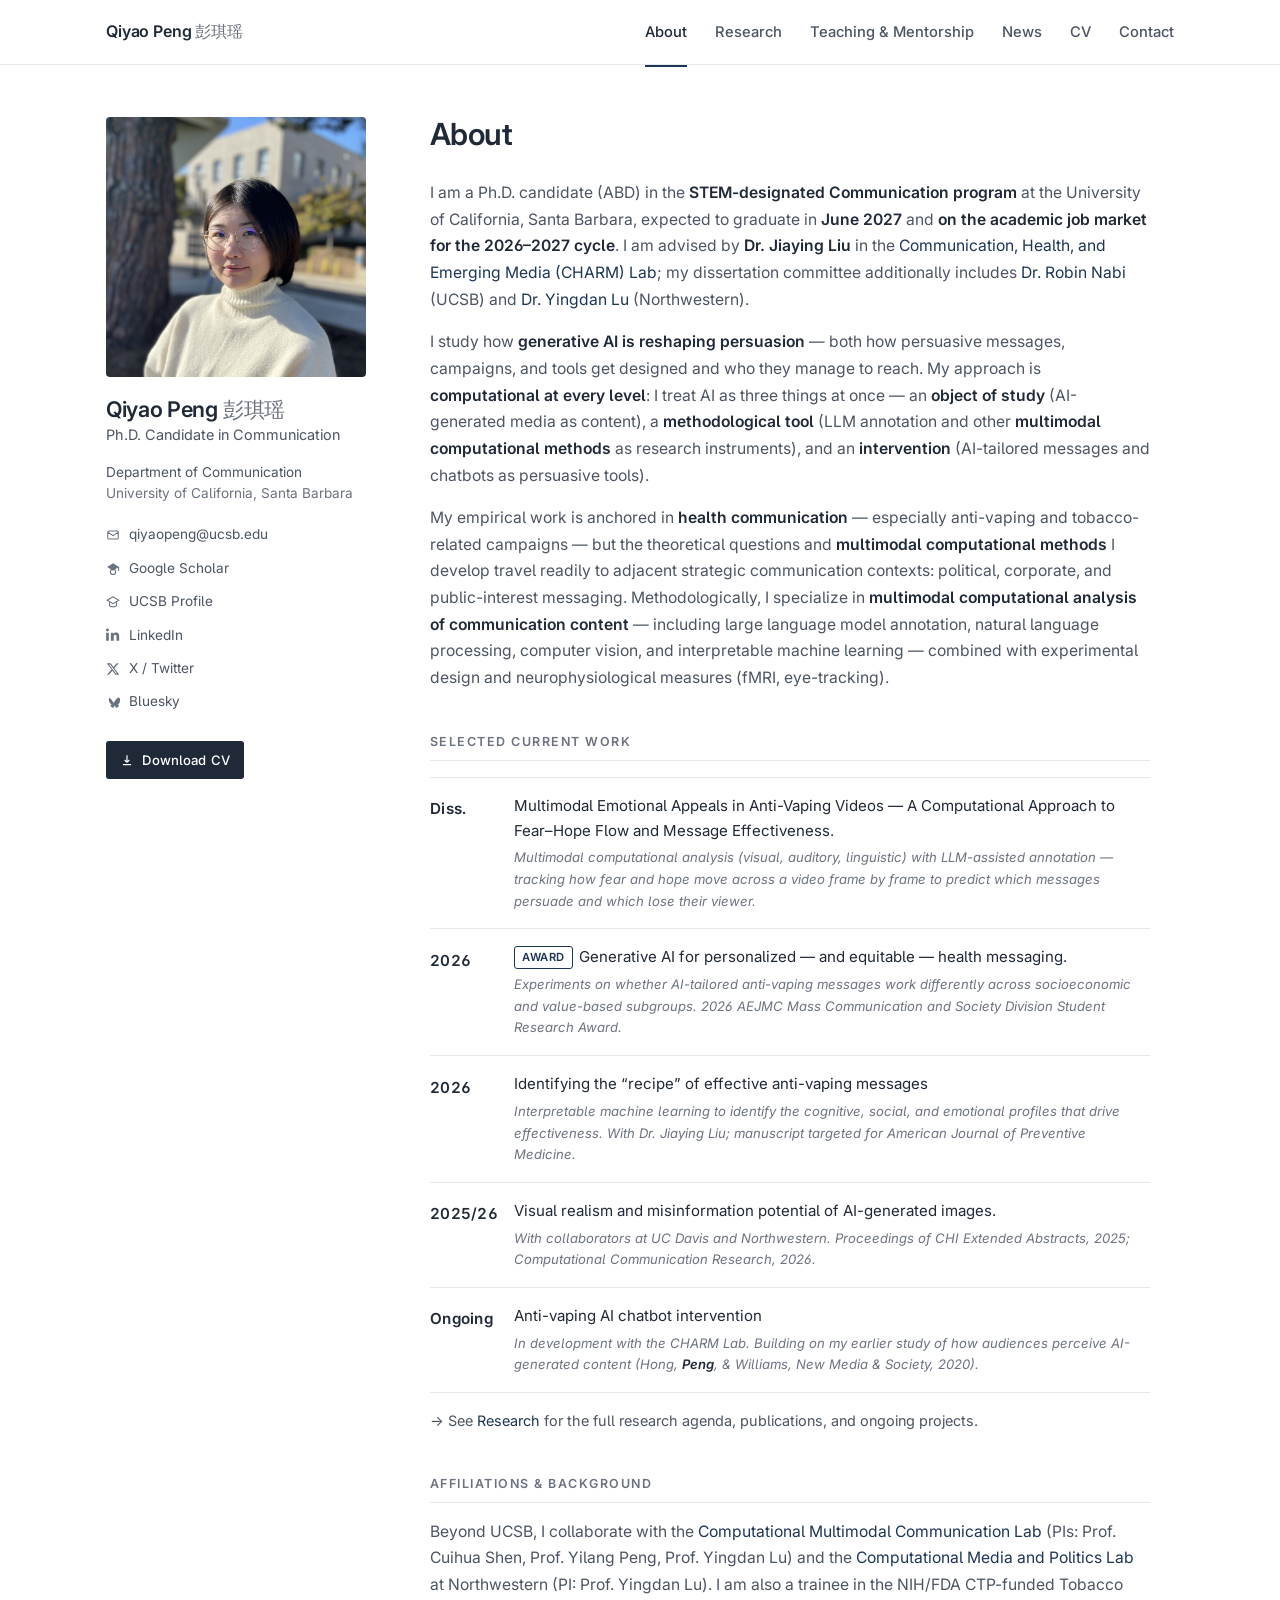
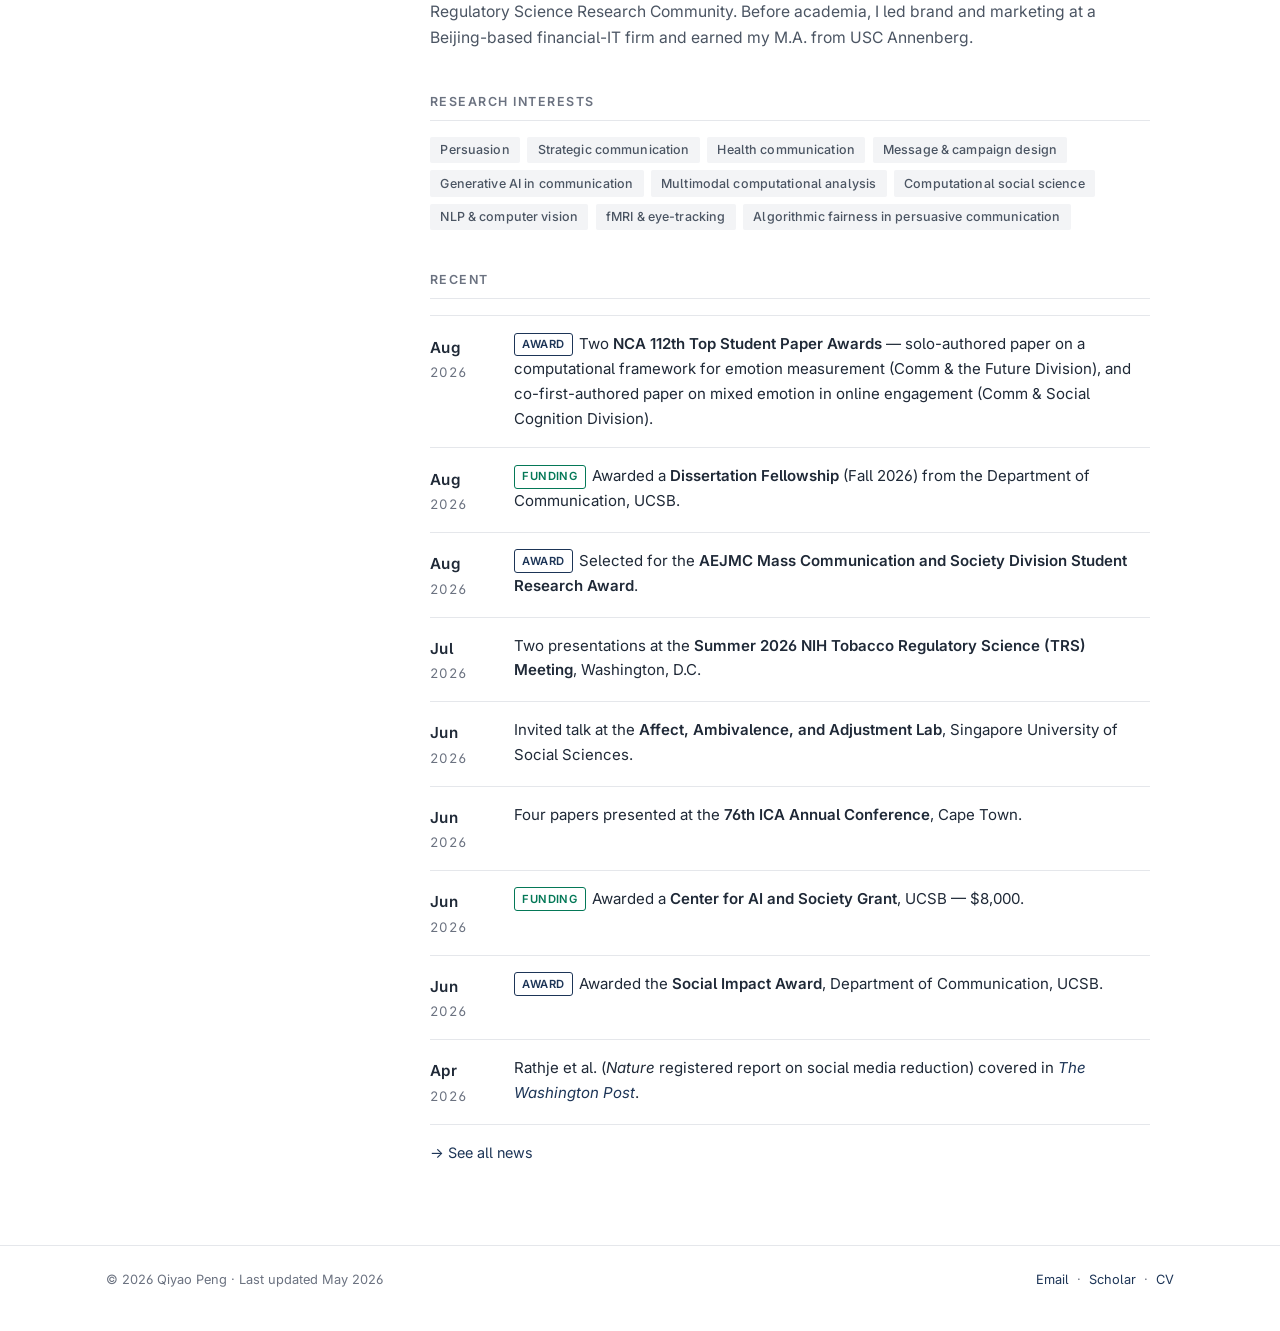
==== index.html @ d07e515d "Add files via upload" ====
<!DOCTYPE html>
<html lang="en">
<head>
  <meta charset="UTF-8" />
  <meta name="viewport" content="width=device-width, initial-scale=1.0" />
  <title>Qiyao Peng (彭琪瑶)</title>
  <meta name="description" content="Qiyao Peng (彭琪瑶) — Ph.D. Candidate in Communication at UC Santa Barbara, advised by Dr. Jiaying Liu. Research on persuasion, health communication, and computational social science." />
  <meta name="author" content="Qiyao Peng" />
  <meta name="keywords" content="Qiyao Peng, 彭琪瑶, UCSB Communication, Jiaying Liu, CHARM Lab, health communication, persuasion, computational social science" />
  <meta property="og:title" content="Qiyao Peng (彭琪瑶)" />
  <meta property="og:description" content="Ph.D. Candidate in Communication, UC Santa Barbara." />
  <meta property="og:type" content="website" />
  <link rel="preconnect" href="https://fonts.googleapis.com">
  <link rel="preconnect" href="https://fonts.gstatic.com" crossorigin>
  <link href="https://fonts.googleapis.com/css2?family=Inter:wght@300;400;500;600;700&display=swap" rel="stylesheet">
  <link rel="stylesheet" href="styles.css" />
  <!-- Cloudflare Web Analytics -->
  <script defer src='https://static.cloudflareinsights.com/beacon.min.js' data-cf-beacon='{"token": "e9f2a2973fae4cfd93b945f8d65e329d"}'></script>
  <link rel="canonical" href="https://qiyaopeng.com/" />
  <script type="application/ld+json">
{
  "@context": "https://schema.org",
  "@type": "Person",
  "name": "Qiyao Peng",
  "alternateName": "彭琪瑶",
  "url": "https://qiyaopeng.com/",
  "image": "https://qiyaopeng.com/photo.jpg",
  "jobTitle": "Ph.D. Candidate in Communication",
  "description": "Ph.D. Candidate in Communication at UC Santa Barbara, advised by Dr. Jiaying Liu. Research on persuasion, health communication, and computational social science.",
  "affiliation": {
    "@type": "CollegeOrUniversity",
    "name": "University of California, Santa Barbara",
    "department": "Department of Communication",
    "url": "https://www.comm.ucsb.edu/"
  },
  "alumniOf": [
    {"@type": "CollegeOrUniversity", "name": "University of Southern California"},
    {"@type": "CollegeOrUniversity", "name": "The University of Nottingham Ningbo China"}
  ],
  "email": "mailto:qiyaopeng@ucsb.edu",
  "sameAs": [
    "https://scholar.google.com/citations?user=vk-2gXcAAAAJ&hl=en",
    "https://www.comm.ucsb.edu/people/qiyao-peng",
    "https://www.linkedin.com/in/qiyao-peng-64777a13b/",
    "https://x.com/kiyaoqp",
    "https://bsky.app/profile/qiyaopeng.bsky.social"
  ],
  "knowsAbout": ["Health Communication", "Persuasion", "Computational Social Science", "Message Design", "Multimodal Communication", "AI-Generated Content", "fMRI", "Eye-tracking", "Natural Language Processing"]
}
</script>
</head>
<body>

<header class="site">
  <div class="wrap">
    <a href="index.html" class="brand">Qiyao Peng<span class="ch">彭琪瑶</span></a>
    <nav class="primary">
      <ul>
        <li><a href="index.html" class="active">About</a></li>
        <li><a href="research.html">Research</a></li>
        <li><a href="teaching.html">Teaching &amp; Mentorship</a></li>
        <li><a href="news.html">News</a></li>
        <li><a href="cv.html">CV</a></li>
        <li><a href="contact.html">Contact</a></li>
      </ul>
    </nav>
  </div>
</header>

<div class="wrap">
  <div class="layout">

    <!-- ============ Sidebar ============ -->
    <aside class="sidebar">
      <img src="photo.jpg" alt="Qiyao Peng" class="photo" onerror="this.style.display='none'; document.getElementById('photo-fallback').style.display='grid';" />
      <div id="photo-fallback" class="photo placeholder" style="display:none;">Photo</div>

      <div class="bio-name">Qiyao Peng<span class="cn">彭琪瑶</span></div>
      <div class="bio-role">Ph.D. Candidate in Communication</div>
      <div class="bio-affil">
        <span class="org">Department of Communication</span><br />
        University of California, Santa Barbara
      </div>

      <ul class="contact-list">
        <li>
          <a href="mailto:qiyaopeng@ucsb.edu">
            <svg viewBox="0 0 24 24" fill="none" stroke="currentColor" stroke-width="1.8"><path d="M3 7l9 6 9-6M5 19h14a2 2 0 002-2V7a2 2 0 00-2-2H5a2 2 0 00-2 2v10a2 2 0 002 2z"/></svg>
            qiyaopeng@ucsb.edu
          </a>
        </li>
        <li>
          <a href="https://scholar.google.com/citations?user=vk-2gXcAAAAJ&amp;hl=en" target="_blank" rel="noopener">
            <svg viewBox="0 0 24 24" fill="currentColor"><path d="M12 2L2 8.5 12 15l8.5-5.52V15h2V8.5L12 2z"/><circle cx="12" cy="17" r="4.5" fill="none" stroke="currentColor" stroke-width="1.8"/></svg>
            Google Scholar
          </a>
        </li>
        <li>
          <a href="https://www.comm.ucsb.edu/people/qiyao-peng" target="_blank" rel="noopener">
            <svg viewBox="0 0 24 24" fill="none" stroke="currentColor" stroke-width="1.8"><path d="M12 3L2 9l10 6 10-6-10-6z"/><path d="M6 12.5V17c0 1.5 2.7 3 6 3s6-1.5 6-3v-4.5"/></svg>
            UCSB Profile
          </a>
        </li>
        <li>
          <a href="https://www.linkedin.com/in/qiyao-peng-64777a13b/" target="_blank" rel="noopener">
            <svg viewBox="0 0 24 24" fill="currentColor"><path d="M4.98 3.5C4.98 4.88 3.86 6 2.5 6S0 4.88 0 3.5 1.12 1 2.5 1 4.98 2.12 4.98 3.5zM.22 8h4.56v14H.22V8zM8.34 8h4.37v1.91h.06c.61-1.16 2.1-2.39 4.33-2.39 4.63 0 5.48 3.05 5.48 7.01V22h-4.56v-6.62c0-1.58-.03-3.62-2.2-3.62-2.2 0-2.54 1.72-2.54 3.5V22H8.34V8z"/></svg>
            LinkedIn
          </a>
        </li>
        <li>
          <a href="https://x.com/kiyaoqp" target="_blank" rel="noopener">
            <svg viewBox="0 0 24 24" fill="currentColor"><path d="M18.244 2.25h3.308l-7.227 8.26 8.502 11.24H16.17l-5.214-6.817L4.99 21.75H1.68l7.73-8.835L1.254 2.25H8.08l4.713 6.231zm-1.161 17.52h1.833L7.084 4.126H5.117z"/></svg>
            X / Twitter
          </a>
        </li>
        <li>
          <a href="https://bsky.app/profile/qiyaopeng.bsky.social" target="_blank" rel="noopener">
            <svg viewBox="0 0 24 24" fill="currentColor"><path d="M6.335 5.144c2.726 2.046 5.658 6.194 6.73 8.42 1.072-2.226 4.004-6.374 6.73-8.42C21.762 3.6 24 4.918 24 7.694c0 .555-.317 4.652-.503 5.317-.647 2.314-3.007 2.903-5.107 2.546 3.671.625 4.605 2.696 2.589 4.767-3.83 3.934-5.503-.987-5.932-2.249-.079-.232-.115-.34-.115-.249 0-.092-.037.017-.115.249-.43 1.262-2.102 6.183-5.933 2.249-2.015-2.071-1.082-4.142 2.59-4.767-2.1.357-4.46-.232-5.108-2.546C5.183 12.346 4.866 8.249 4.866 7.694c0-2.776 2.238-4.094 1.469-2.55z"/></svg>
            Bluesky
          </a>
        </li>
      </ul>

      <a href="cv-download.html" target="_blank" rel="noopener" class="cv-link">
        <svg viewBox="0 0 24 24" fill="none" stroke="currentColor" stroke-width="2" width="14" height="14"><path d="M12 4v12m0 0l-4-4m4 4l4-4M5 20h14"/></svg>
        Download CV
      </a>
    </aside>

    <!-- ============ Main content ============ -->
    <main class="content">

      <h1 class="page-title">About</h1>

      <p>
        I am a Ph.D. candidate (ABD) in the <strong>STEM-designated Communication program</strong>
        at the University of California, Santa Barbara, expected to graduate in <strong>June 2027</strong>
        and <strong>on the academic job market for the 2026&ndash;2027 cycle</strong>.
        I am advised by
        <a href="https://www.comm.ucsb.edu/people/jiaying-liu" target="_blank" rel="noopener"><strong>Dr. Jiaying Liu</strong></a>
        in the <a href="https://www.jiayingliu.org/charm-lab" target="_blank" rel="noopener">Communication, Health, and Emerging Media (CHARM) Lab</a>;
        my dissertation committee additionally includes
        <a href="https://www.comm.ucsb.edu/people/robin-nabi" target="_blank" rel="noopener">Dr. Robin Nabi</a>
        (UCSB) and
        <a href="https://yingdanlu.com/" target="_blank" rel="noopener">Dr. Yingdan Lu</a>
        (Northwestern).
      </p>

      <p>
        I study how <strong>generative AI is reshaping persuasion</strong> &mdash; both how
        persuasive messages, campaigns, and tools get designed and who they manage to reach.
        My approach is <strong>computational at every level</strong>: I treat AI as three
        things at once &mdash; an <strong>object of study</strong> (AI-generated media as
        content), a <strong>methodological tool</strong> (LLM annotation and other
        <strong>multimodal computational methods</strong> as research instruments), and
        an <strong>intervention</strong> (AI-tailored messages and chatbots as persuasive
        tools).
      </p>
      <p>
        My empirical work is anchored in <strong>health communication</strong> &mdash;
        especially anti-vaping and tobacco-related campaigns &mdash; but the theoretical
        questions and <strong>multimodal computational methods</strong> I develop travel
        readily to adjacent strategic communication contexts: political, corporate, and
        public-interest messaging. Methodologically, I specialize in <strong>multimodal
        computational analysis of communication content</strong> &mdash; including large
        language model annotation, natural language processing, computer vision, and
        interpretable machine learning &mdash; combined with experimental design and
        neurophysiological measures (fMRI, eye-tracking).
      </p>

      <h2 class="section-title">Selected Current Work</h2>
      <ul class="list">
        <li>
          <div class="when"><span class="yr">Diss.</span></div>
          <div class="what">
            <span class="title">Multimodal Emotional Appeals in Anti-Vaping Videos &mdash; A Computational Approach to Fear&ndash;Hope Flow and Message Effectiveness.</span>
            <span class="meta">Multimodal computational analysis (visual, auditory, linguistic) with LLM-assisted annotation &mdash; tracking how fear and hope move across a video frame by frame to predict which messages persuade and which lose their viewer.</span>
          </div>
        </li>
        <li>
          <div class="when"><span class="yr">2026</span></div>
          <div class="what">
            <span class="award">Award</span><span class="title">Generative AI for personalized &mdash; and equitable &mdash; health messaging.</span>
            <span class="meta">Experiments on whether AI-tailored anti-vaping messages work differently across socioeconomic and value-based subgroups. 2026 AEJMC Mass Communication and Society Division Student Research Award.</span>
          </div>
        </li>
        <li>
          <div class="when"><span class="yr">2026</span></div>
          <div class="what">
            <span class="title">Identifying the &ldquo;recipe&rdquo; of effective anti-vaping messages</span>
            <span class="meta">Interpretable machine learning to identify the cognitive, social, and emotional profiles that drive effectiveness. With Dr. Jiaying Liu; manuscript targeted for <em>American Journal of Preventive Medicine</em>.</span>
          </div>
        </li>
        <li>
          <div class="when"><span class="yr">2025/26</span></div>
          <div class="what">
            <span class="title">Visual realism and misinformation potential of AI-generated images.</span>
            <span class="meta">With collaborators at UC Davis and Northwestern. <em>Proceedings of CHI Extended Abstracts</em>, 2025; <em>Computational Communication Research</em>, 2026.</span>
          </div>
        </li>
        <li>
          <div class="when"><span class="yr">Ongoing</span></div>
          <div class="what">
            <span class="title">Anti-vaping AI chatbot intervention</span>
            <span class="meta">In development with the CHARM Lab. Building on my earlier study of how audiences perceive AI-generated content (Hong, <strong>Peng</strong>, &amp; Williams, <em>New Media &amp; Society</em>, 2020).</span>
          </div>
        </li>
      </ul>
      <p style="margin-top: 1rem; font-size: .9rem;">
        &rarr; See <a href="research.html">Research</a> for the full research agenda, publications, and ongoing projects.
      </p>

      <h2 class="section-title">Affiliations &amp; Background</h2>
      <p>
        Beyond UCSB, I collaborate with the
        <a href="https://sites.google.com/view/cmmclab" target="_blank" rel="noopener">Computational Multimodal Communication Lab</a>
        (PIs: Prof. Cuihua Shen, Prof. Yilang Peng, Prof. Yingdan Lu) and the
        <a href="https://www.comaplab.org" target="_blank" rel="noopener">Computational Media and Politics Lab</a>
        at Northwestern (PI: Prof. Yingdan Lu). I am also a trainee in the NIH/FDA CTP-funded
        Tobacco Regulatory Science Research Community. Before academia, I led brand and marketing
        at a Beijing-based financial-IT firm and earned my M.A. from USC Annenberg.
      </p>

      <h2 class="section-title">Research Interests</h2>
      <div class="interests">
        <span>Persuasion</span>
        <span>Strategic communication</span>
        <span>Health communication</span>
        <span>Message &amp; campaign design</span>
        <span>Generative AI in communication</span>
        <span>Multimodal computational analysis</span>
        <span>Computational social science</span>
        <span>NLP &amp; computer vision</span>
        <span>fMRI &amp; eye-tracking</span>
        <span>Algorithmic fairness in persuasive communication</span>
      </div>

      <h2 class="section-title">Recent</h2>
      <ul class="list">
        <li>
          <div class="when"><span class="yr">Aug</span>2026</div>
          <div class="what">
            <span class="award">Award</span><span class="title">Two <strong>NCA 112th Top Student Paper Awards</strong> &mdash; solo-authored paper on a computational framework for emotion measurement (Comm &amp; the Future Division), and co-first-authored paper on mixed emotion in online engagement (Comm &amp; Social Cognition Division).</span>
          </div>
        </li>
        <li>
          <div class="when"><span class="yr">Aug</span>2026</div>
          <div class="what">
            <span class="funding">Funding</span><span class="title">Awarded a <strong>Dissertation Fellowship</strong> (Fall 2026) from the Department of Communication, UCSB.</span>
          </div>
        </li>
        <li>
          <div class="when"><span class="yr">Aug</span>2026</div>
          <div class="what">
            <span class="award">Award</span><span class="title">Selected for the <strong>AEJMC Mass Communication and Society Division Student Research Award</strong>.</span>
          </div>
        </li>
        <li>
          <div class="when"><span class="yr">Jul</span>2026</div>
          <div class="what">
            <span class="title">Two presentations at the <strong>Summer 2026 NIH Tobacco Regulatory Science (TRS) Meeting</strong>, Washington, D.C.</span>
          </div>
        </li>
        <li>
          <div class="when"><span class="yr">Jun</span>2026</div>
          <div class="what">
            <span class="title">Invited talk at the <a href="https://vincentohys.com/people/" target="_blank" rel="noopener"><strong>Affect, Ambivalence, and Adjustment Lab</strong></a>, Singapore University of Social Sciences.</span>
          </div>
        </li>
        <li>
          <div class="when"><span class="yr">Jun</span>2026</div>
          <div class="what">
            <span class="title">Four papers presented at the <strong>76th ICA Annual Conference</strong>, Cape Town.</span>
          </div>
        </li>
        <li>
          <div class="when"><span class="yr">Jun</span>2026</div>
          <div class="what">
            <span class="funding">Funding</span><span class="title">Awarded a <strong>Center for AI and Society Grant</strong>, UCSB &mdash; $8,000.</span>
          </div>
        </li>
        <li>
          <div class="when"><span class="yr">Jun</span>2026</div>
          <div class="what">
            <span class="award">Award</span><span class="title">Awarded the <strong>Social Impact Award</strong>, Department of Communication, UCSB.</span>
          </div>
        </li>
        <li>
          <div class="when"><span class="yr">Apr</span>2026</div>
          <div class="what">
            <span class="title">Rathje et al. (<em>Nature</em> registered report on social media reduction) covered in <a href="https://www.washingtonpost.com/health/2026/04/09/social-media-detox/" target="_blank" rel="noopener"><em>The Washington Post</em></a>.</span>
          </div>
        </li>
      </ul>
      <p style="margin-top: 1rem; font-size: .9rem;">
        <a href="news.html">→ See all news</a>
      </p>

    </main>
  </div>
</div>

<footer class="site">
  <div class="wrap">
    <div>© 2026 Qiyao Peng &middot; Last updated May 2026</div>
    <div>
      <a href="mailto:qiyaopeng@ucsb.edu">Email</a> &nbsp;·&nbsp;
      <a href="https://scholar.google.com/citations?user=vk-2gXcAAAAJ&amp;hl=en" target="_blank" rel="noopener">Scholar</a> &nbsp;·&nbsp;
      <a href="cv-download.html" target="_blank" rel="noopener">CV</a>
    </div>
  </div>
</footer>

</body>
</html>
---- styles.css ----
/* ============================================================
   Qiyao Peng — Academic site
   Single stylesheet shared across all pages.
   Design notes: Inter sans-serif throughout; neutral grayscale
   with a single deep-navy accent; left sidebar holds bio &
   contact; right column holds page content. No decorative
   gradients, no card shadows, no animation.
   ============================================================ */

/* ---------- Reset ---------- */
*, *::before, *::after { box-sizing: border-box; margin: 0; padding: 0; }
html { -webkit-text-size-adjust: 100%; }

/* ---------- Tokens ---------- */
:root {
  --bg: #ffffff;
  --ink: #1f2937;          /* primary text */
  --ink-2: #4b5563;        /* secondary text */
  --ink-3: #6b7280;        /* tertiary / meta */
  --ink-4: #9ca3af;        /* placeholder */
  --rule: #e5e7eb;
  --rule-2: #f3f4f6;
  --accent: #1d3557;       /* deep navy */
  --accent-hover: #2c5481;
  --max: 1140px;
  --gutter: clamp(1.25rem, 3vw, 2.25rem);
  --sidebar-w: 260px;
  --content-pad-top: 3.25rem;
  --font: "Inter", ui-sans-serif, system-ui, -apple-system, BlinkMacSystemFont, "Segoe UI", Roboto, "Helvetica Neue", Arial, sans-serif;
  --mono: ui-monospace, "SF Mono", Menlo, Consolas, monospace;
}

/* ---------- Base ---------- */
html { font-size: 16px; }
body {
  font-family: var(--font);
  color: var(--ink);
  background: var(--bg);
  font-weight: 400;
  line-height: 1.6;
  font-feature-settings: "ss01", "cv05";
  -webkit-font-smoothing: antialiased;
  -moz-osx-font-smoothing: grayscale;
  text-rendering: optimizeLegibility;
}

a {
  color: var(--accent);
  text-decoration: none;
  border-bottom: 1px solid transparent;
  transition: border-color .15s ease, color .15s ease;
}
a:hover { color: var(--accent-hover); border-bottom-color: currentColor; }

::selection { background: var(--accent); color: #fff; }

p { margin: 0 0 .85em; }
strong { font-weight: 600; color: var(--ink); }
em { font-style: italic; }

/* ---------- Layout ---------- */
.wrap {
  max-width: var(--max);
  margin: 0 auto;
  padding: 0 var(--gutter);
}

.layout {
  display: grid;
  grid-template-columns: var(--sidebar-w) 1fr;
  gap: clamp(2rem, 5vw, 4.5rem);
  padding-top: var(--content-pad-top);
  padding-bottom: 5rem;
  align-items: start;
}

/* ---------- Header / Top Nav ---------- */
header.site {
  border-bottom: 1px solid var(--rule);
  background: var(--bg);
  position: sticky;
  top: 0;
  z-index: 50;
}
header.site .wrap {
  display: flex;
  align-items: center;
  justify-content: space-between;
  height: 64px;
  gap: 1.5rem;
}
.brand {
  font-weight: 600;
  font-size: 1rem;
  color: var(--ink);
  letter-spacing: -0.01em;
  border-bottom: 0;
}
.brand:hover { color: var(--accent); border-bottom: 0; }
.brand .ch { color: var(--ink-3); font-weight: 400; margin-left: .25em; }

nav.primary ul { list-style: none; display: flex; gap: clamp(1rem, 2.5vw, 1.75rem); }
nav.primary a {
  color: var(--ink-2);
  font-size: .92rem;
  font-weight: 500;
  padding: .25rem 0;
  border-bottom: 0;
  position: relative;
}
nav.primary a:hover { color: var(--accent); border-bottom: 0; }
nav.primary a.active { color: var(--ink); }
nav.primary a.active::after {
  content: "";
  position: absolute;
  left: 0; right: 0; bottom: -22px;
  height: 2px;
  background: var(--accent);
}

/* ---------- Sidebar ---------- */
aside.sidebar {
  position: sticky;
  top: calc(64px + 3.25rem);
  align-self: start;
}
.photo {
  width: 100%;
  max-width: var(--sidebar-w);
  aspect-ratio: 1 / 1;
  object-fit: cover;
  border-radius: 4px;
  display: block;
  background: var(--rule-2);
  margin-bottom: 1.25rem;
}
.photo.placeholder {
  display: grid;
  place-items: center;
  color: var(--ink-4);
  font-size: .85rem;
  letter-spacing: .04em;
  text-transform: uppercase;
}

.bio-name {
  font-size: 1.35rem;
  font-weight: 600;
  letter-spacing: -0.015em;
  color: var(--ink);
  margin-bottom: .15rem;
  line-height: 1.2;
}
.bio-name .cn { color: var(--ink-3); font-weight: 400; margin-left: .25em; font-size: .95em; }
.bio-role {
  font-size: .9rem;
  color: var(--ink-2);
  margin-bottom: 1rem;
  line-height: 1.45;
}
.bio-affil {
  font-size: .85rem;
  color: var(--ink-3);
  line-height: 1.55;
  margin-bottom: 1.25rem;
}
.bio-affil .org { color: var(--ink-2); }

.contact-list { list-style: none; font-size: .85rem; }
.contact-list li { margin-bottom: .55rem; }
.contact-list a {
  color: var(--ink-2);
  border-bottom: 0;
  display: inline-flex;
  align-items: center;
  gap: .55rem;
}
.contact-list a:hover { color: var(--accent); border-bottom: 0; }
.contact-list svg { width: 14px; height: 14px; flex: none; color: var(--ink-3); }
.contact-list a:hover svg { color: var(--accent); }

.cv-link {
  display: inline-flex;
  align-items: center;
  gap: .5rem;
  margin-top: 1rem;
  padding: .55rem .9rem;
  background: var(--ink);
  color: #fff !important;
  font-size: .82rem;
  font-weight: 500;
  letter-spacing: .01em;
  border-radius: 3px;
  border-bottom: 0 !important;
}
.cv-link:hover { background: var(--accent); border-bottom: 0 !important; }

/* ---------- Main content typography ---------- */
main.content { min-width: 0; max-width: 720px; }

.page-title {
  font-size: 1.9rem;
  font-weight: 600;
  letter-spacing: -0.02em;
  color: var(--ink);
  margin-bottom: 1.75rem;
  line-height: 1.15;
}

h2.section-title {
  font-size: .78rem;
  font-weight: 600;
  letter-spacing: .12em;
  text-transform: uppercase;
  color: var(--ink-3);
  margin: 2.5rem 0 1rem;
  padding-bottom: .5rem;
  border-bottom: 1px solid var(--rule);
}
.page-title + h2.section-title { margin-top: 0; }

h3.subsec {
  font-size: 1rem;
  font-weight: 600;
  color: var(--ink);
  margin: 1.5rem 0 .5rem;
}

main.content p {
  color: var(--ink-2);
  font-size: .98rem;
  line-height: 1.7;
  margin-bottom: 1rem;
}
main.content p:last-child { margin-bottom: 0; }

main.content ul { list-style: none; }

/* ---------- Publications / list rows ---------- */
.list { list-style: none; }
.list > li {
  display: grid;
  grid-template-columns: 64px 1fr;
  gap: 1.25rem;
  padding: 1rem 0;
  border-top: 1px solid var(--rule);
  font-size: .94rem;
  line-height: 1.65;
  color: var(--ink-2);
}
.list > li:last-child { border-bottom: 1px solid var(--rule); }
.list > li .when {
  color: var(--ink-3);
  font-size: .82rem;
  font-variant-numeric: tabular-nums;
  letter-spacing: .02em;
  padding-top: .15rem;
}
.list > li .when .yr {
  display: block;
  color: var(--ink);
  font-weight: 600;
  font-size: .95rem;
  margin-bottom: .15rem;
}
.list > li .what .me { color: var(--ink); font-weight: 600; }
.list > li .what .title { color: var(--ink); }
.list > li .what .venue { color: var(--ink); font-style: italic; }
.list > li .what .meta {
  display: block;
  color: var(--ink-3);
  font-size: .82rem;
  margin-top: .25rem;
  font-style: italic;
}
.list > li .what .links { margin-top: .35rem; font-size: .82rem; }
.list > li .what .links a {
  margin-right: .9rem;
  color: var(--ink-3);
  border-bottom: 1px dotted var(--ink-4);
}
.list > li .what .links a:hover { color: var(--accent); border-bottom-color: var(--accent); }
.list > li .what .badge {
  display: inline-block;
  margin-left: .35rem;
  padding: 0 .5rem;
  font-size: .7rem;
  font-weight: 600;
  letter-spacing: .04em;
  text-transform: uppercase;
  color: var(--accent);
  background: rgba(29, 53, 87, .08);
  border-radius: 2px;
  vertical-align: 1px;
}

@media (max-width: 600px) {
  .list > li { grid-template-columns: 1fr; gap: .35rem; }
  .list > li .when .yr { display: inline; margin-right: .5rem; }
}

/* ---------- Inline meta row (research interests) ---------- */
.interests {
  display: flex;
  flex-wrap: wrap;
  gap: .45rem;
  margin: .75rem 0 1.5rem;
}
.interests span {
  font-size: .78rem;
  font-weight: 500;
  padding: .2rem .65rem;
  background: var(--rule-2);
  color: var(--ink-2);
  border-radius: 2px;
  letter-spacing: .01em;
}

/* ---------- Tag pills (skills) ---------- */
.tagrow { display: flex; flex-wrap: wrap; gap: .4rem; margin: .35rem 0 1rem; }
.tag {
  font-size: .82rem;
  color: var(--ink-2);
  padding: .2rem .6rem;
  border: 1px solid var(--rule);
  border-radius: 2px;
}
.tag strong { color: var(--ink); }

/* ---------- Footer ---------- */
footer.site {
  border-top: 1px solid var(--rule);
  padding: 1.5rem 0 2.5rem;
  font-size: .8rem;
  color: var(--ink-3);
}
footer.site .wrap {
  display: flex;
  justify-content: space-between;
  align-items: center;
  flex-wrap: wrap;
  gap: 1rem;
}

/* ---------- Responsive ---------- */
@media (max-width: 860px) {
  .layout {
    grid-template-columns: 1fr;
    gap: 2.5rem;
    padding-top: 2.25rem;
  }
  aside.sidebar { position: static; }
  .photo { max-width: 160px; }
  nav.primary a.active::after { bottom: -22px; }
  main.content { max-width: 100%; }
}

@media (max-width: 520px) {
  header.site .wrap { height: auto; padding-top: .9rem; padding-bottom: .9rem; flex-direction: column; align-items: flex-start; gap: .5rem; }
  nav.primary a.active::after { display: none; }
  .page-title { font-size: 1.6rem; }
}

/* Print-friendly */
/* ---------- News photos ---------- */
.news-photo {
  display: block;
  margin-top: .65rem;
  max-width: min(420px, 100%);
  width: 100%;
  height: auto;
  border-radius: 4px;
  border: 1px solid var(--rule);
}
.news-photos {
  display: grid !important;
  grid-template-columns: 1fr 1fr !important;
  gap: .5rem;
  margin-top: .65rem;
  max-width: 440px;
  width: 100%;
}
.news-photos img {
  width: 100% !important;
  max-width: 100%;
  height: auto;
  aspect-ratio: 4 / 3;
  object-fit: cover;
  border-radius: 4px;
  border: 1px solid var(--rule);
  display: block;
  margin: 0;
}
@media (max-width: 520px) {
  .news-photos { grid-template-columns: 1fr !important; max-width: 280px; }
  .news-photos img { aspect-ratio: auto; }
}

/* ---------- Highlight badge for awards / honors ---------- */
.list > li .what .award,
.list > li .what .funding {
  display: inline-block;
  font-size: .7rem;
  font-weight: 600;
  letter-spacing: .04em;
  text-transform: uppercase;
  color: var(--accent);
  border: 1px solid var(--accent);
  padding: .1rem .45rem;
  border-radius: 3px;
  margin-right: .4rem;
  vertical-align: 1px;
}
.list > li .what .funding {
  color: #047857;
  border-color: #047857;
}

@media print {
  header.site, footer.site, .cv-link { display: none; }
  body { color: #000; }
  a { color: #000; text-decoration: underline; }
}
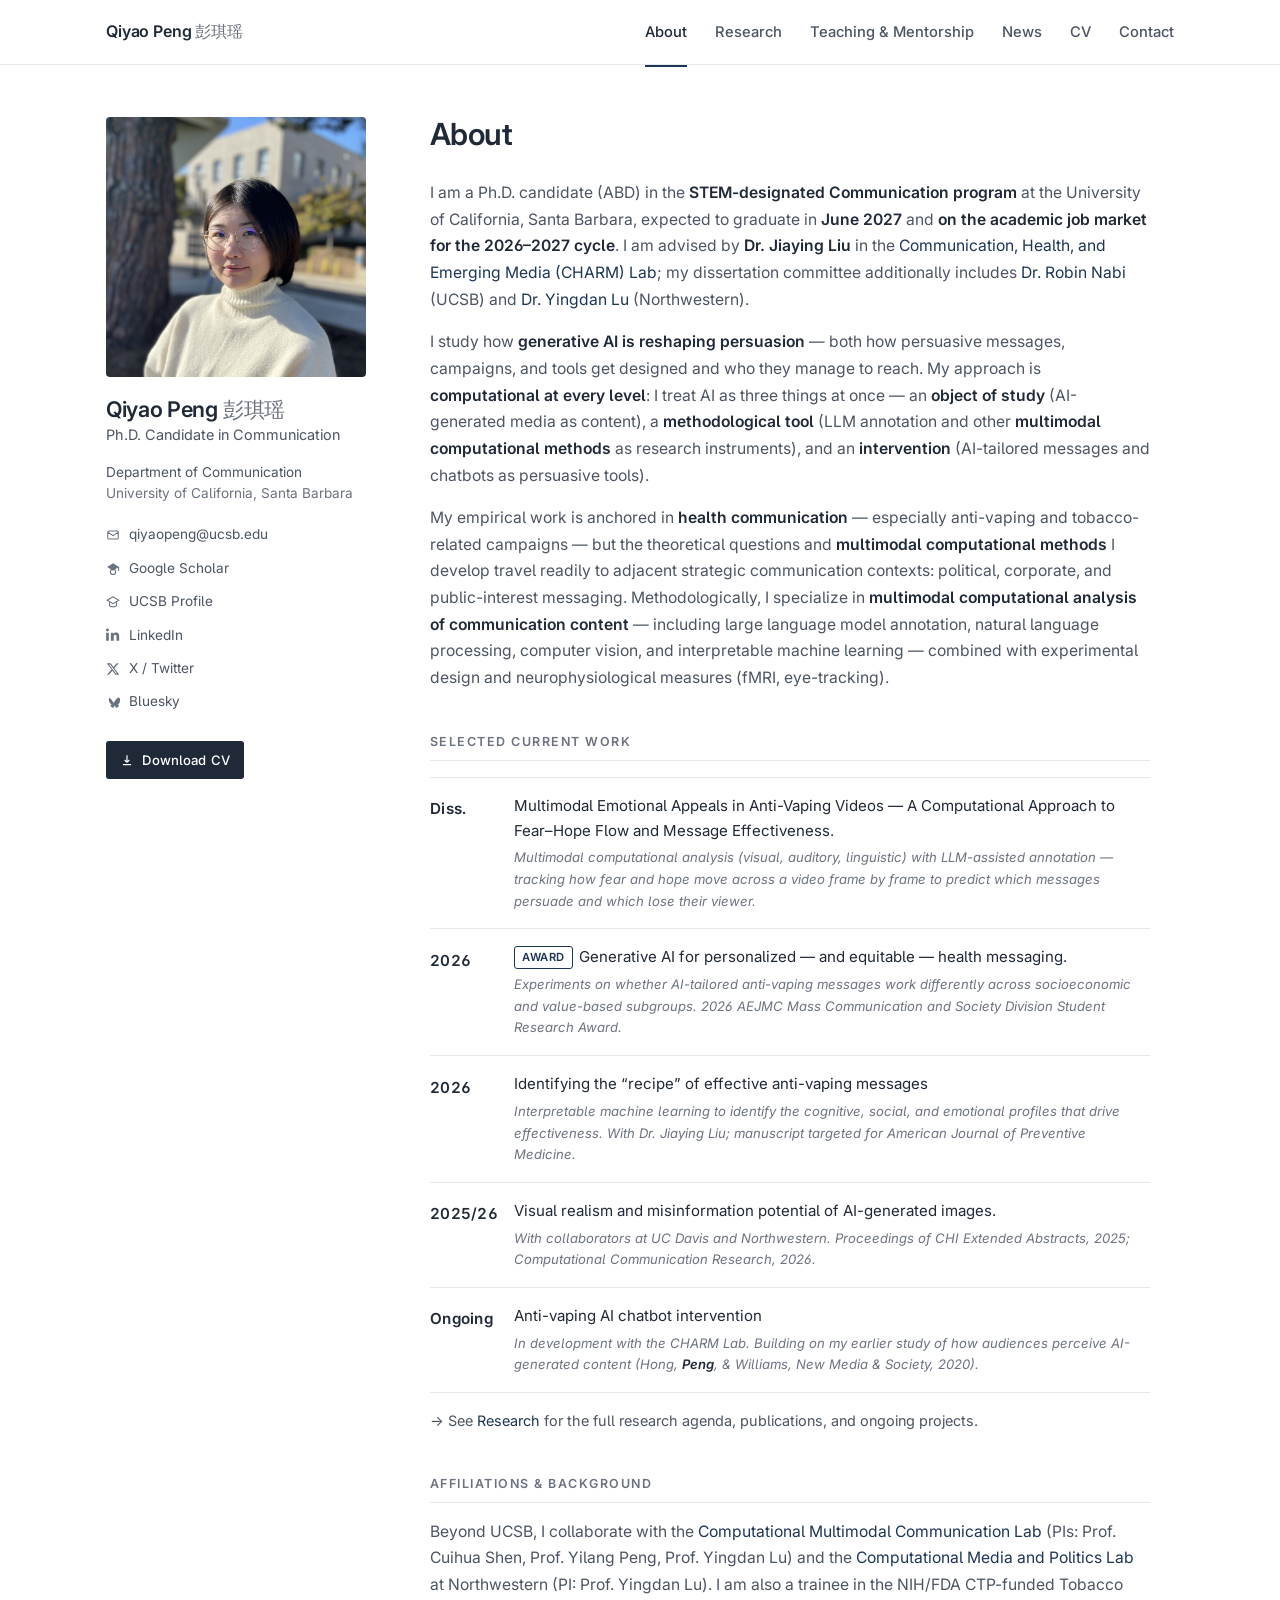
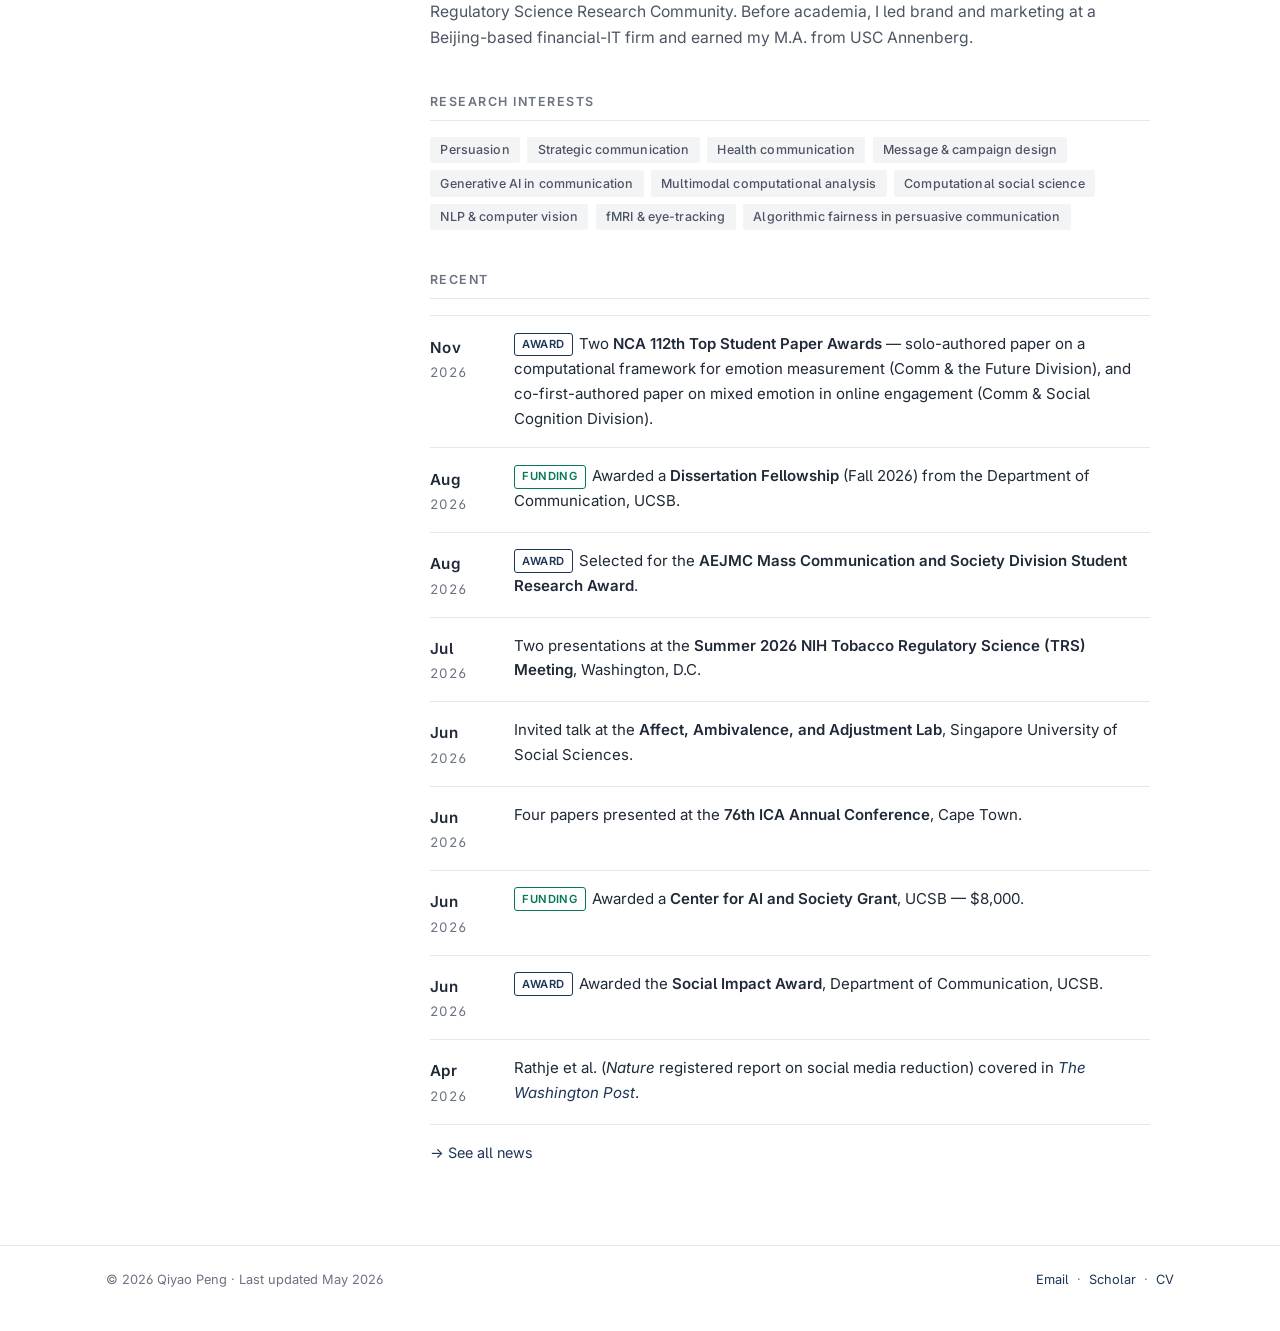
==== commit e6483a58: "Add files via upload" ====
--- a/index.html
+++ b/index.html
@@ -238,7 +238,7 @@
       <h2 class="section-title">Recent</h2>
       <ul class="list">
         <li>
-          <div class="when"><span class="yr">Aug</span>2026</div>
+          <div class="when"><span class="yr">Nov</span>2026</div>
           <div class="what">
             <span class="award">Award</span><span class="title">Two <strong>NCA 112th Top Student Paper Awards</strong> &mdash; solo-authored paper on a computational framework for emotion measurement (Comm &amp; the Future Division), and co-first-authored paper on mixed emotion in online engagement (Comm &amp; Social Cognition Division).</span>
           </div>
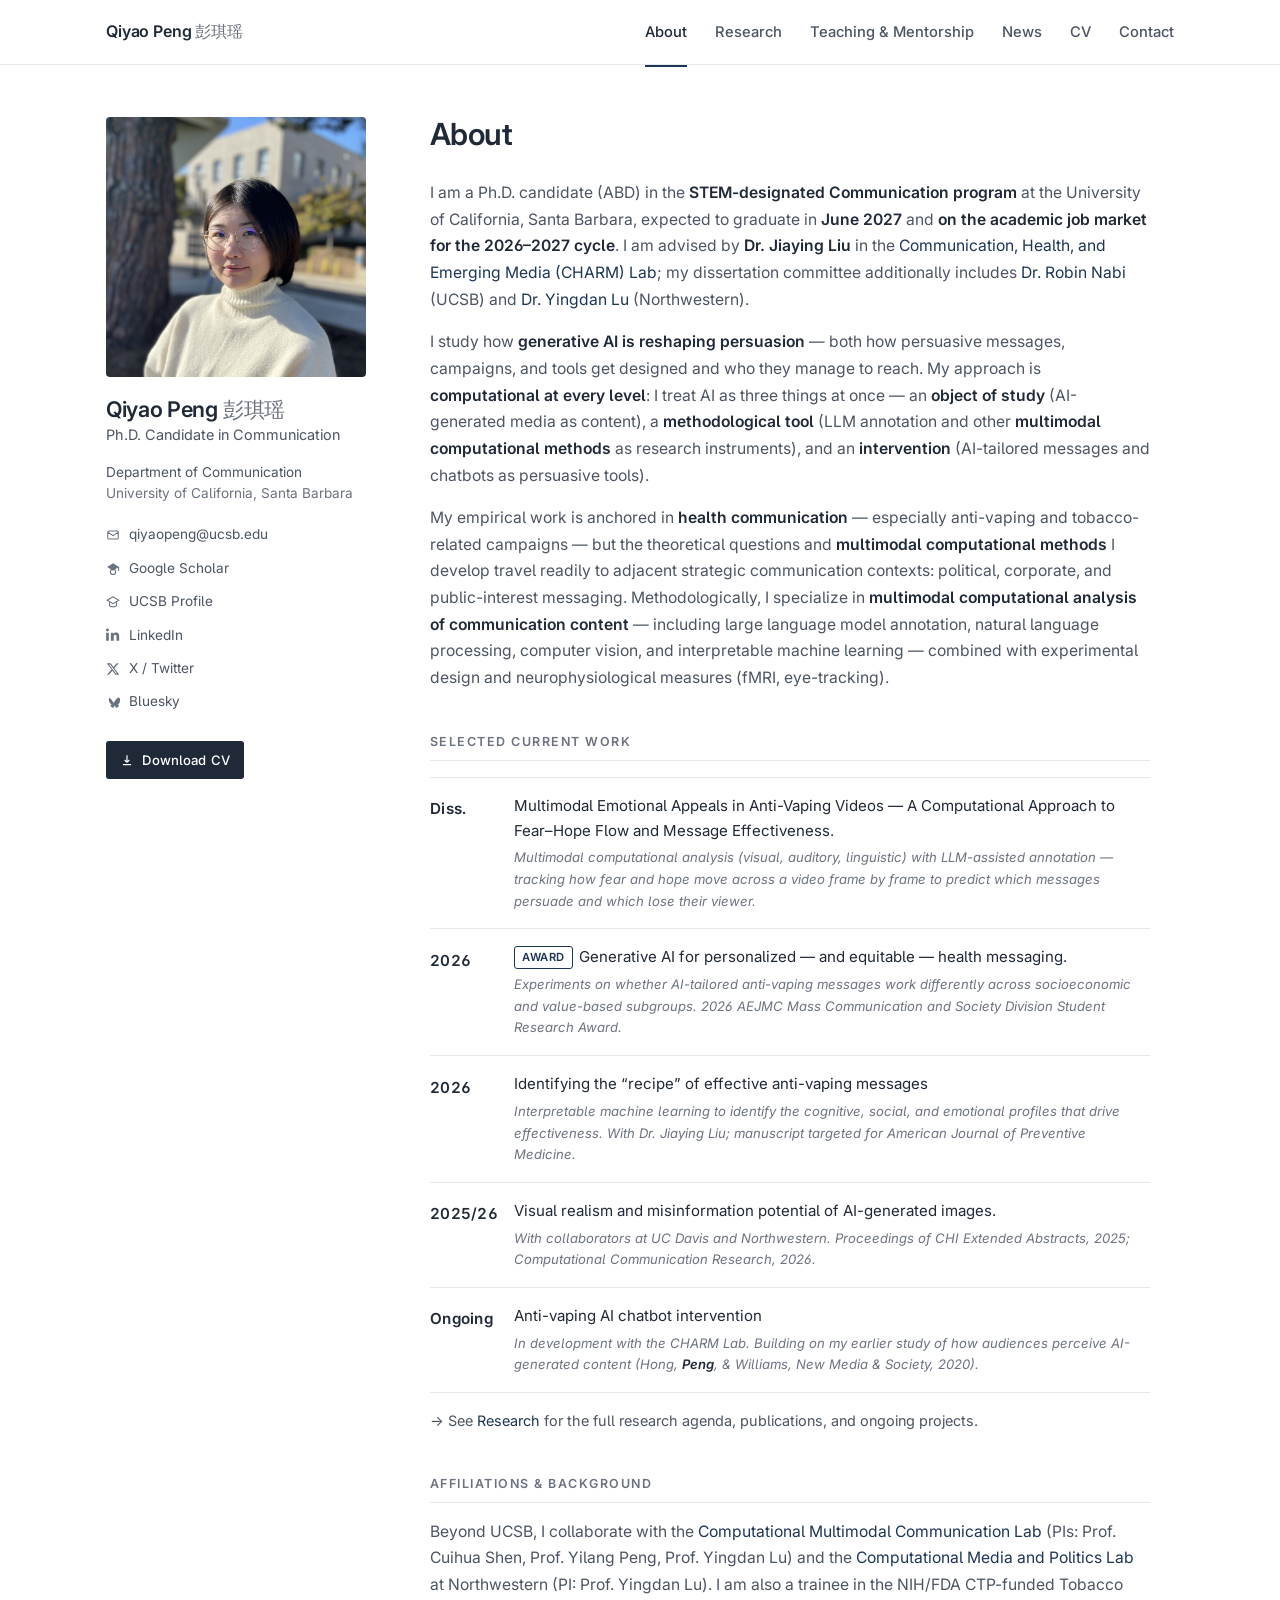
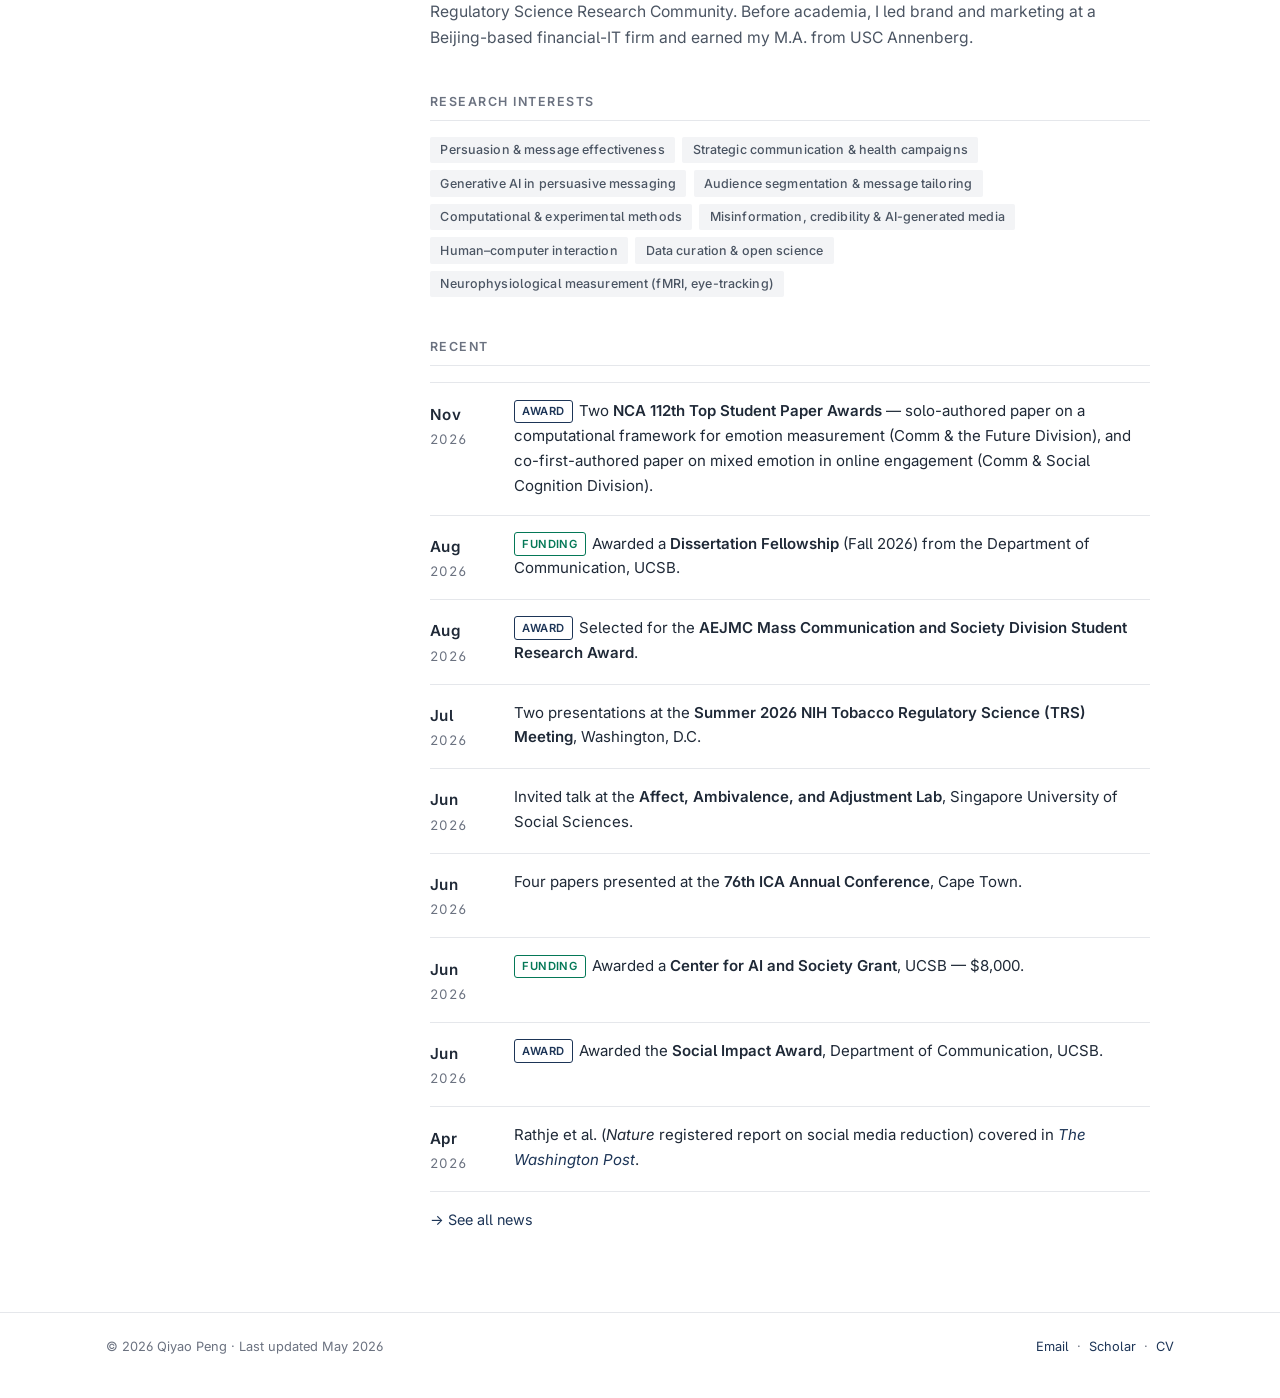
==== commit af86250f: "Add files via upload" ====
--- a/index.html
+++ b/index.html
@@ -223,16 +223,15 @@
 
       <h2 class="section-title">Research Interests</h2>
       <div class="interests">
-        <span>Persuasion</span>
-        <span>Strategic communication</span>
-        <span>Health communication</span>
-        <span>Message &amp; campaign design</span>
-        <span>Generative AI in communication</span>
-        <span>Multimodal computational analysis</span>
-        <span>Computational social science</span>
-        <span>NLP &amp; computer vision</span>
-        <span>fMRI &amp; eye-tracking</span>
-        <span>Algorithmic fairness in persuasive communication</span>
+        <span>Persuasion &amp; message effectiveness</span>
+        <span>Strategic communication &amp; health campaigns</span>
+        <span>Generative AI in persuasive messaging</span>
+        <span>Audience segmentation &amp; message tailoring</span>
+        <span>Computational &amp; experimental methods</span>
+        <span>Misinformation, credibility &amp; AI-generated media</span>
+        <span>Human&ndash;computer interaction</span>
+        <span>Data curation &amp; open science</span>
+        <span>Neurophysiological measurement (fMRI, eye-tracking)</span>
       </div>
 
       <h2 class="section-title">Recent</h2>
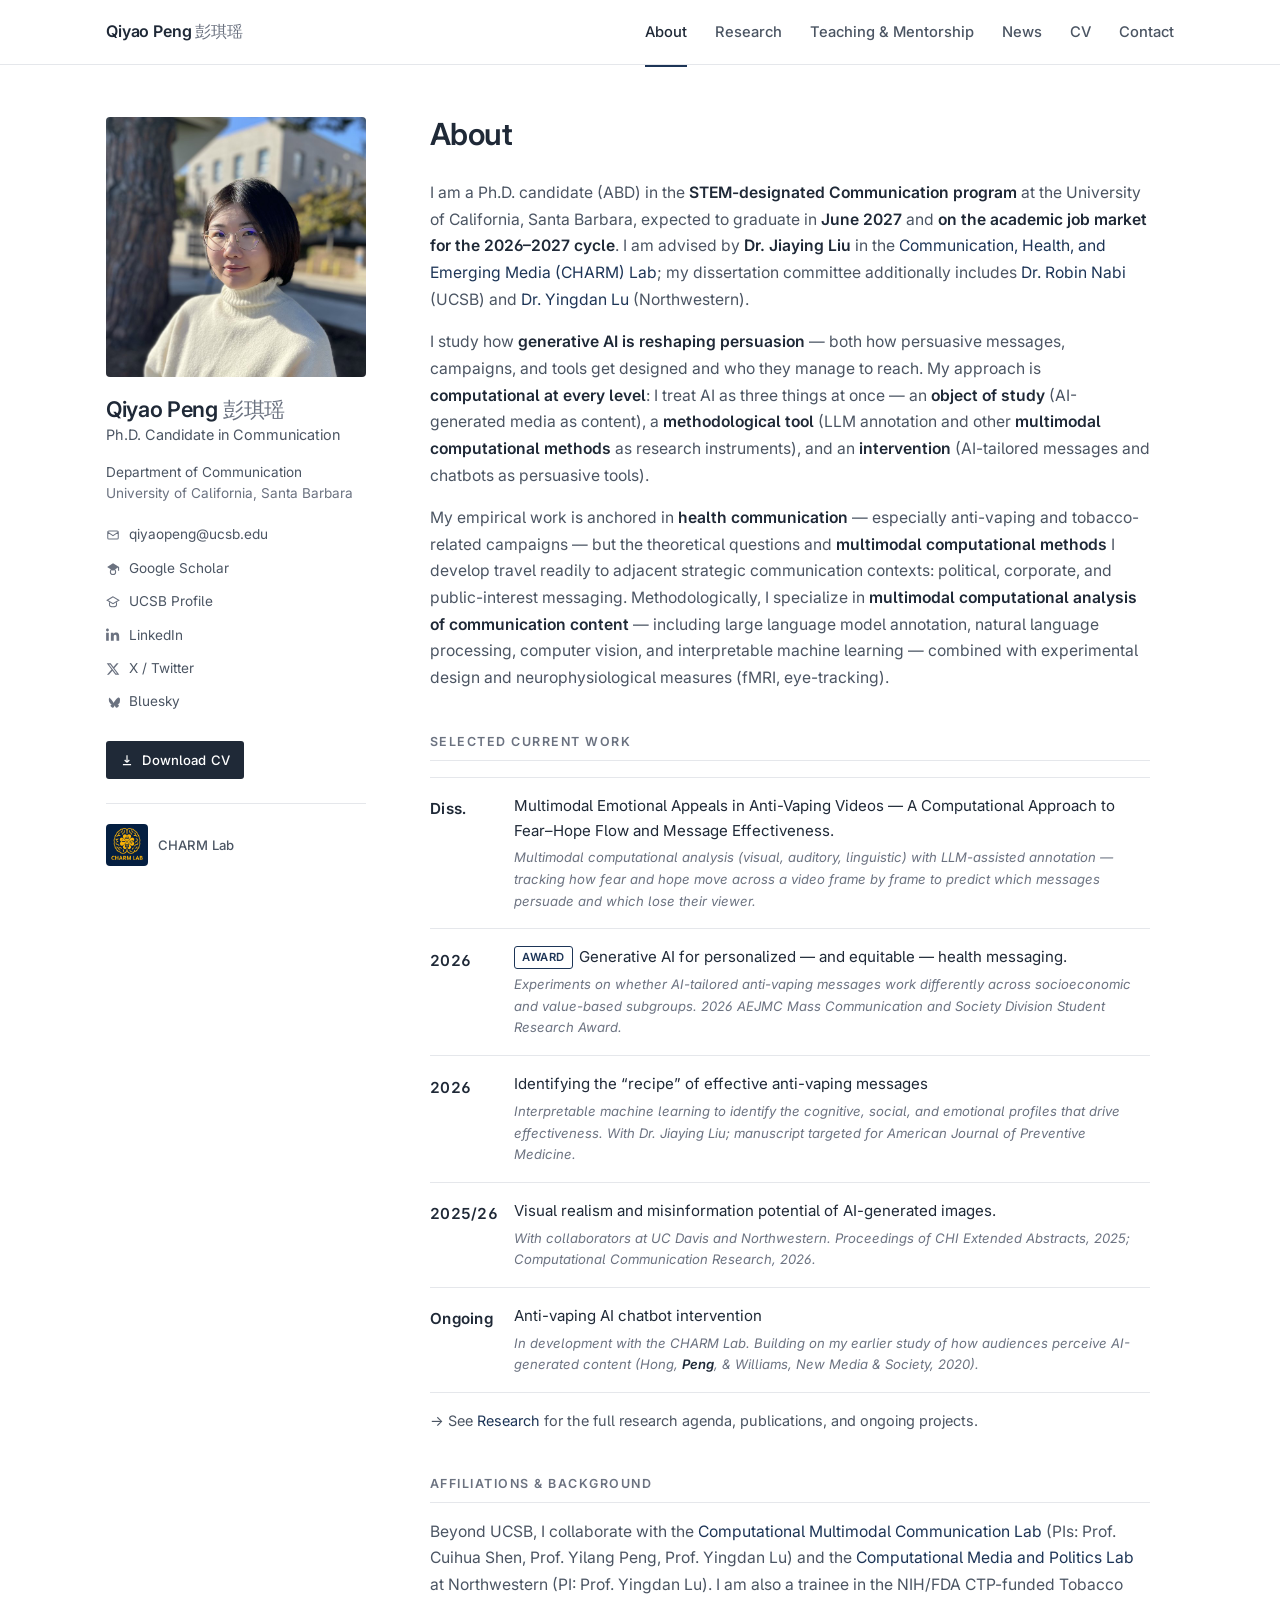
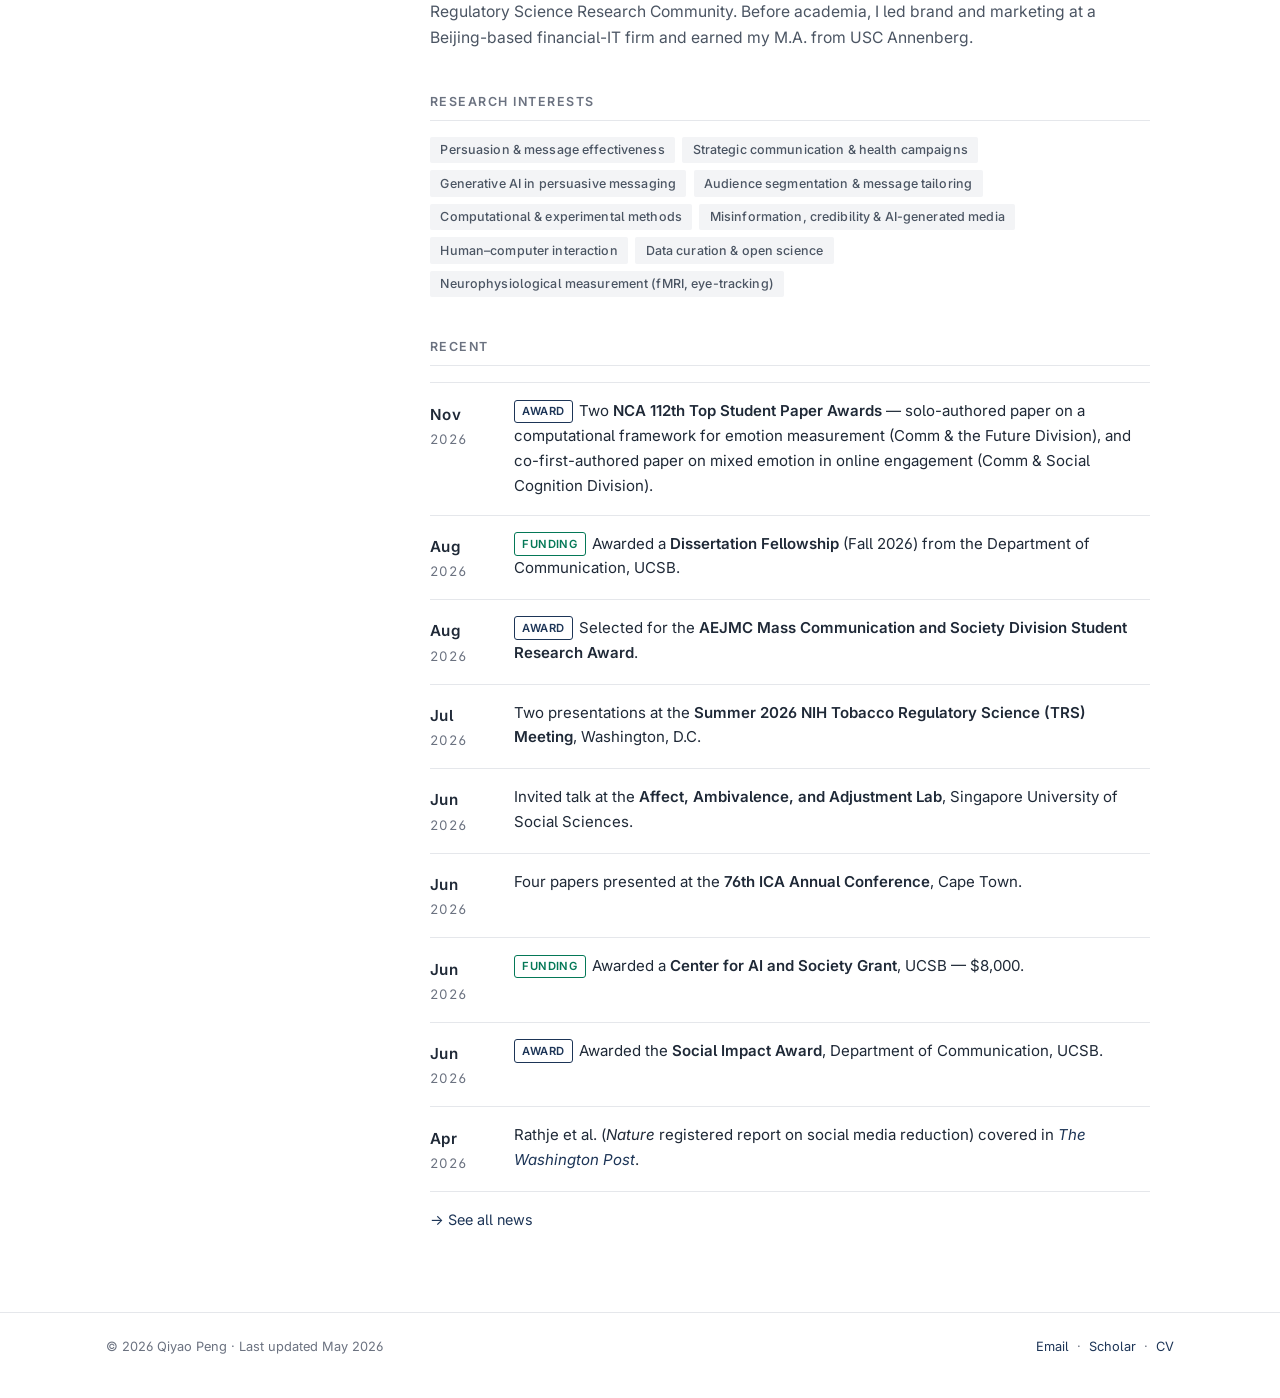
==== commit 3fe698be: "Add files via upload" ====
--- a/index.html
+++ b/index.html
@@ -125,6 +125,11 @@
         <svg viewBox="0 0 24 24" fill="none" stroke="currentColor" stroke-width="2" width="14" height="14"><path d="M12 4v12m0 0l-4-4m4 4l4-4M5 20h14"/></svg>
         Download CV
       </a>
+
+      <a href="https://charmlab.comm.ucsb.edu/" target="_blank" rel="noopener" class="lab-badge">
+        <img src="charm-lab-logo.png" alt="CHARM Lab" onerror="this.style.display='none'" />
+        <span>CHARM Lab</span>
+      </a>
     </aside>
 
     <!-- ============ Main content ============ -->
@@ -138,7 +143,7 @@
         and <strong>on the academic job market for the 2026&ndash;2027 cycle</strong>.
         I am advised by
         <a href="https://www.comm.ucsb.edu/people/jiaying-liu" target="_blank" rel="noopener"><strong>Dr. Jiaying Liu</strong></a>
-        in the <a href="https://www.jiayingliu.org/charm-lab" target="_blank" rel="noopener">Communication, Health, and Emerging Media (CHARM) Lab</a>;
+        in the <a href="https://charmlab.comm.ucsb.edu/" target="_blank" rel="noopener">Communication, Health, and Emerging Media (CHARM) Lab</a>;
         my dissertation committee additionally includes
         <a href="https://www.comm.ucsb.edu/people/robin-nabi" target="_blank" rel="noopener">Dr. Robin Nabi</a>
         (UCSB) and
--- a/styles.css
+++ b/styles.css
@@ -362,6 +362,29 @@
 }
 
 /* Print-friendly */
+/* ---------- Lab affiliation badge (sidebar) ---------- */
+.lab-badge {
+  display: flex;
+  align-items: center;
+  gap: .65rem;
+  margin-top: 1.5rem;
+  padding-top: 1.25rem;
+  border-top: 1px solid var(--rule);
+  border-bottom: 0 !important;
+  color: var(--ink-2);
+  font-size: .82rem;
+  font-weight: 500;
+  line-height: 1.3;
+}
+.lab-badge img {
+  width: 42px;
+  height: 42px;
+  border-radius: 4px;
+  display: block;
+  flex: none;
+}
+.lab-badge:hover { color: var(--accent); border-bottom: 0 !important; }
+
 /* ---------- News photos ---------- */
 .news-photo {
   display: block;
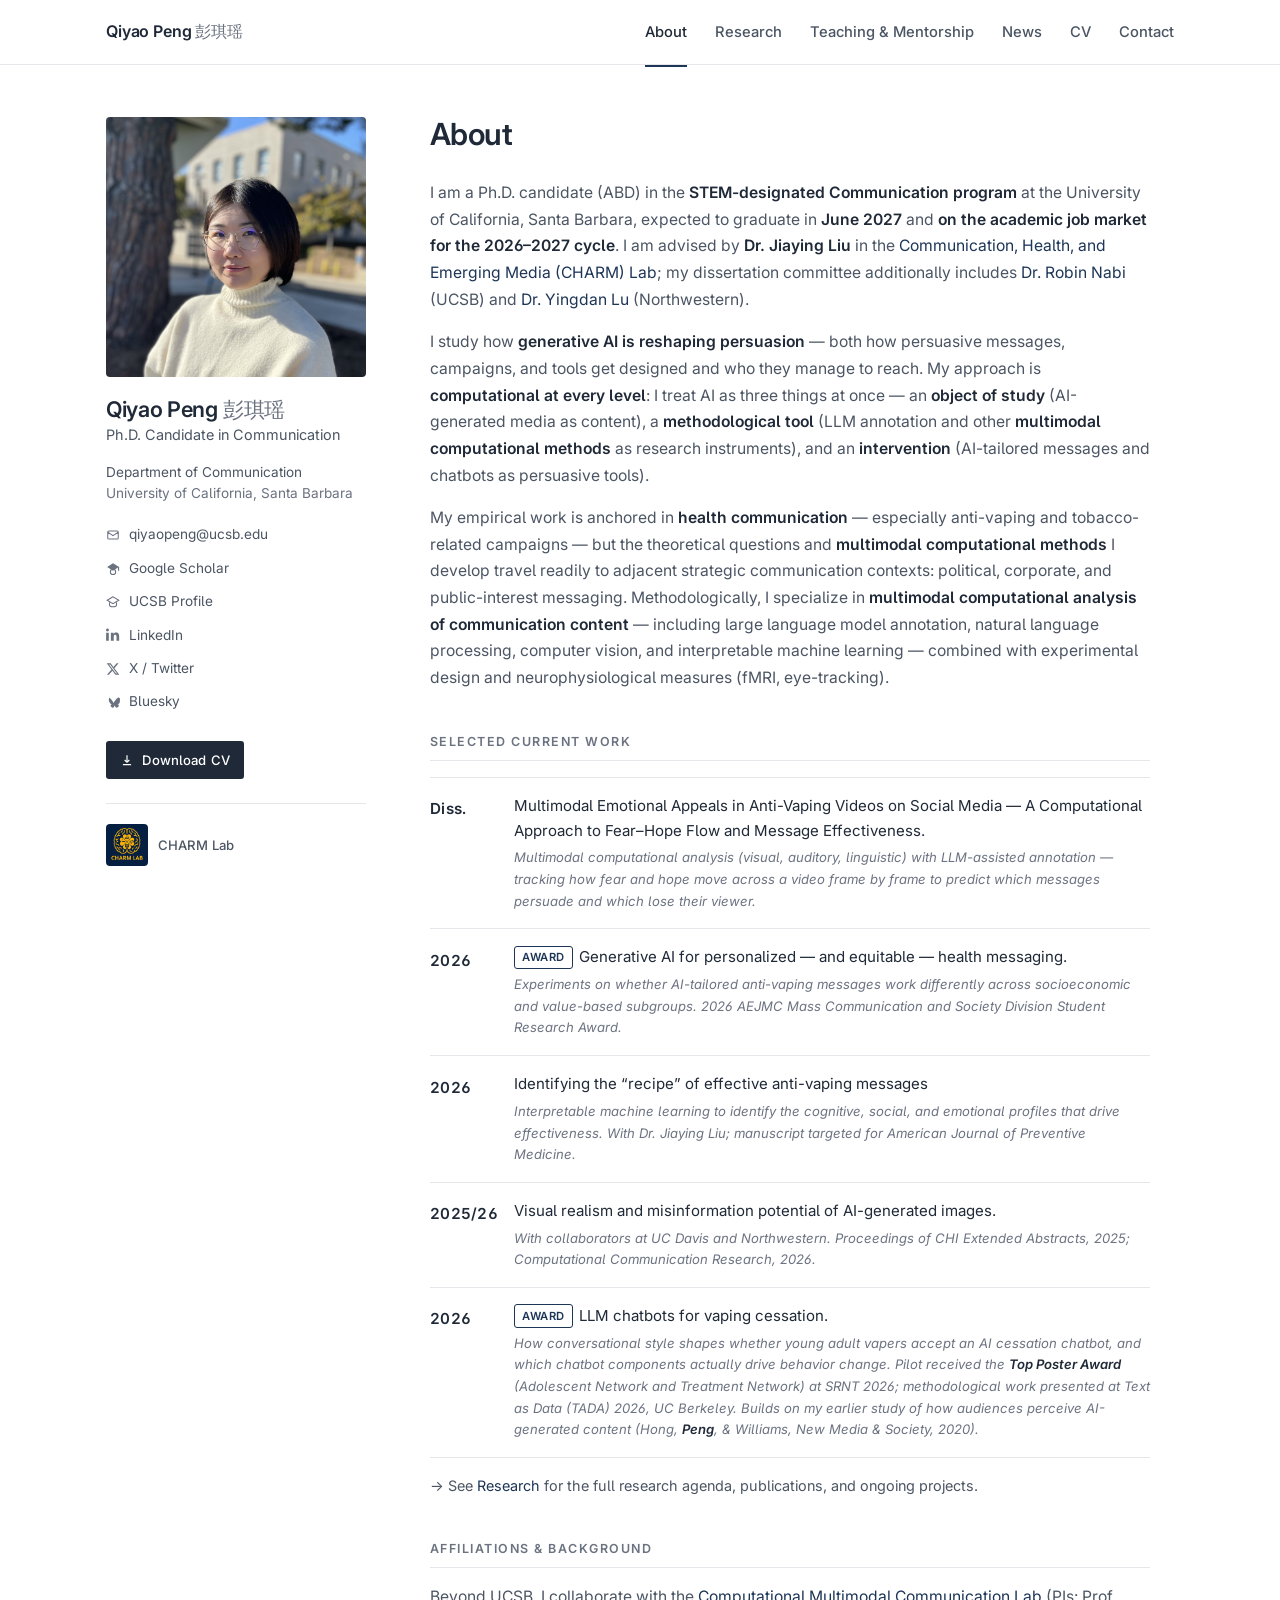
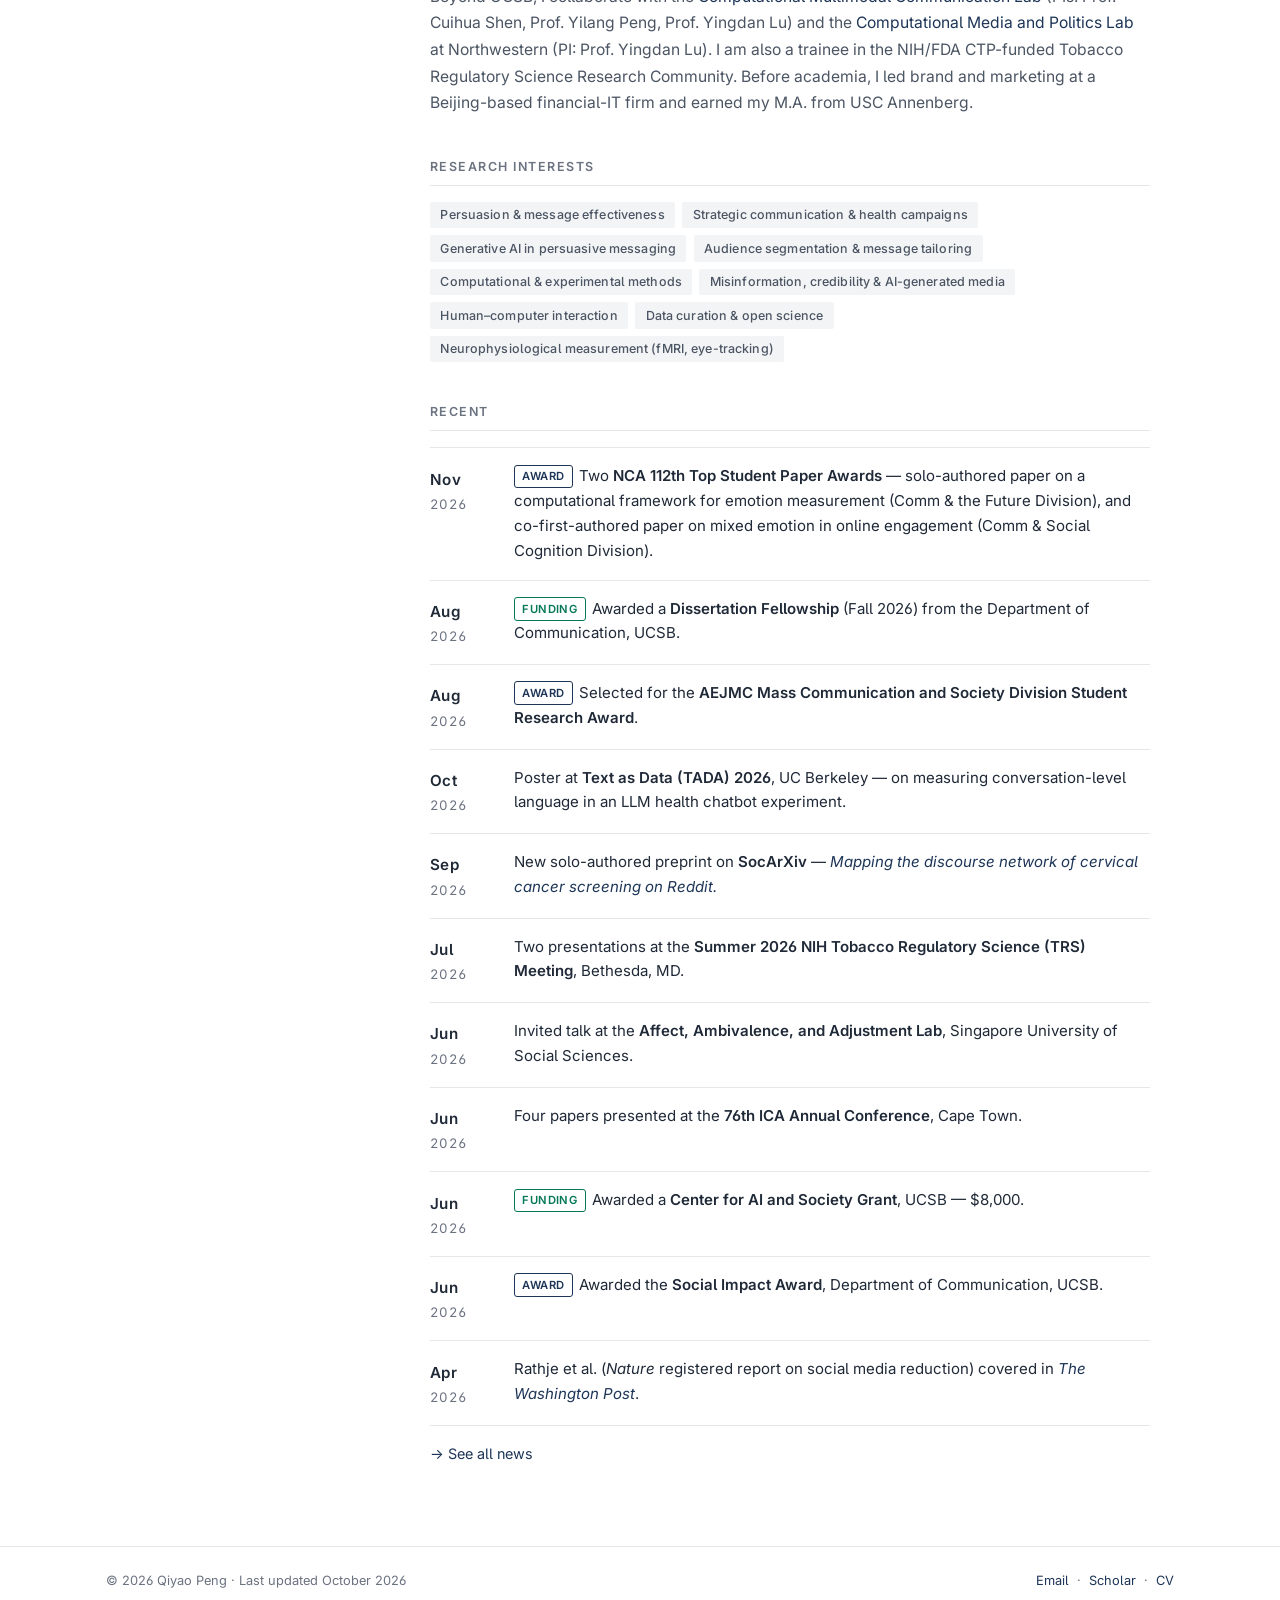
==== commit eb545472: "Add files via upload" ====
--- a/index.html
+++ b/index.html
@@ -178,7 +178,7 @@
         <li>
           <div class="when"><span class="yr">Diss.</span></div>
           <div class="what">
-            <span class="title">Multimodal Emotional Appeals in Anti-Vaping Videos &mdash; A Computational Approach to Fear&ndash;Hope Flow and Message Effectiveness.</span>
+            <span class="title">Multimodal Emotional Appeals in Anti-Vaping Videos on Social Media &mdash; A Computational Approach to Fear&ndash;Hope Flow and Message Effectiveness.</span>
             <span class="meta">Multimodal computational analysis (visual, auditory, linguistic) with LLM-assisted annotation &mdash; tracking how fear and hope move across a video frame by frame to predict which messages persuade and which lose their viewer.</span>
           </div>
         </li>
@@ -204,10 +204,10 @@
           </div>
         </li>
         <li>
-          <div class="when"><span class="yr">Ongoing</span></div>
-          <div class="what">
-            <span class="title">Anti-vaping AI chatbot intervention</span>
-            <span class="meta">In development with the CHARM Lab. Building on my earlier study of how audiences perceive AI-generated content (Hong, <strong>Peng</strong>, &amp; Williams, <em>New Media &amp; Society</em>, 2020).</span>
+          <div class="when"><span class="yr">2026</span></div>
+          <div class="what">
+            <span class="award">Award</span><span class="title">LLM chatbots for vaping cessation.</span>
+            <span class="meta">How conversational style shapes whether young adult vapers accept an AI cessation chatbot, and which chatbot components actually drive behavior change. Pilot received the <strong>Top Poster Award</strong> (Adolescent Network and Treatment Network) at SRNT 2026; methodological work presented at Text as Data (TADA) 2026, UC Berkeley. Builds on my earlier study of how audiences perceive AI-generated content (Hong, <strong>Peng</strong>, &amp; Williams, <em>New Media &amp; Society</em>, 2020).</span>
           </div>
         </li>
       </ul>
@@ -260,9 +260,21 @@
           </div>
         </li>
         <li>
+          <div class="when"><span class="yr">Oct</span>2026</div>
+          <div class="what">
+            <span class="title">Poster at <strong>Text as Data (TADA) 2026</strong>, UC Berkeley — on measuring conversation-level language in an LLM health chatbot experiment.</span>
+          </div>
+        </li>
+        <li>
+          <div class="when"><span class="yr">Sep</span>2026</div>
+          <div class="what">
+            <span class="title">New solo-authored preprint on <strong>SocArXiv</strong> — <a href="papers/cervical-cancer-screening-reddit.html"><em>Mapping the discourse network of cervical cancer screening on Reddit.</em></a></span>
+          </div>
+        </li>
+        <li>
           <div class="when"><span class="yr">Jul</span>2026</div>
           <div class="what">
-            <span class="title">Two presentations at the <strong>Summer 2026 NIH Tobacco Regulatory Science (TRS) Meeting</strong>, Washington, D.C.</span>
+            <span class="title">Two presentations at the <strong>Summer 2026 NIH Tobacco Regulatory Science (TRS) Meeting</strong>, Bethesda, MD.</span>
           </div>
         </li>
         <li>
@@ -306,7 +318,7 @@
 
 <footer class="site">
   <div class="wrap">
-    <div>© 2026 Qiyao Peng &middot; Last updated May 2026</div>
+    <div>© 2026 Qiyao Peng &middot; Last updated October 2026</div>
     <div>
       <a href="mailto:qiyaopeng@ucsb.edu">Email</a> &nbsp;·&nbsp;
       <a href="https://scholar.google.com/citations?user=vk-2gXcAAAAJ&amp;hl=en" target="_blank" rel="noopener">Scholar</a> &nbsp;·&nbsp;
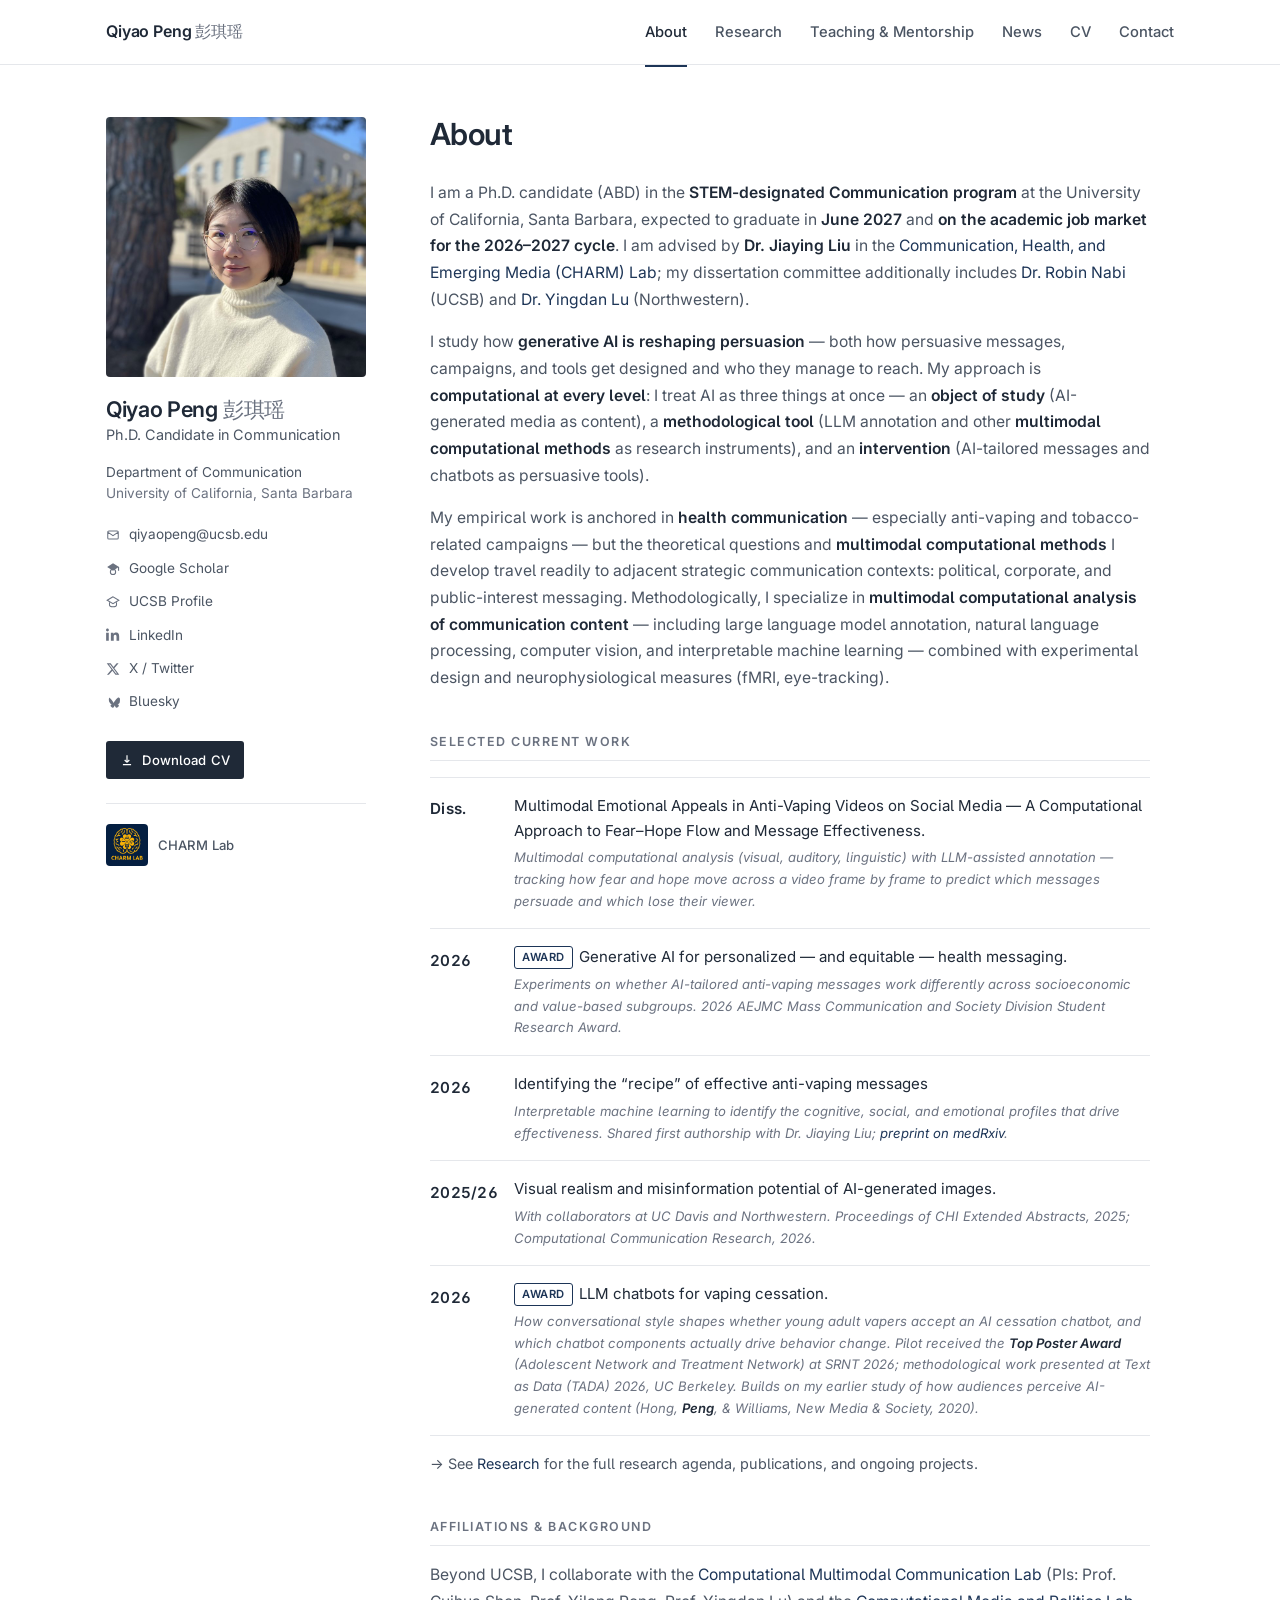
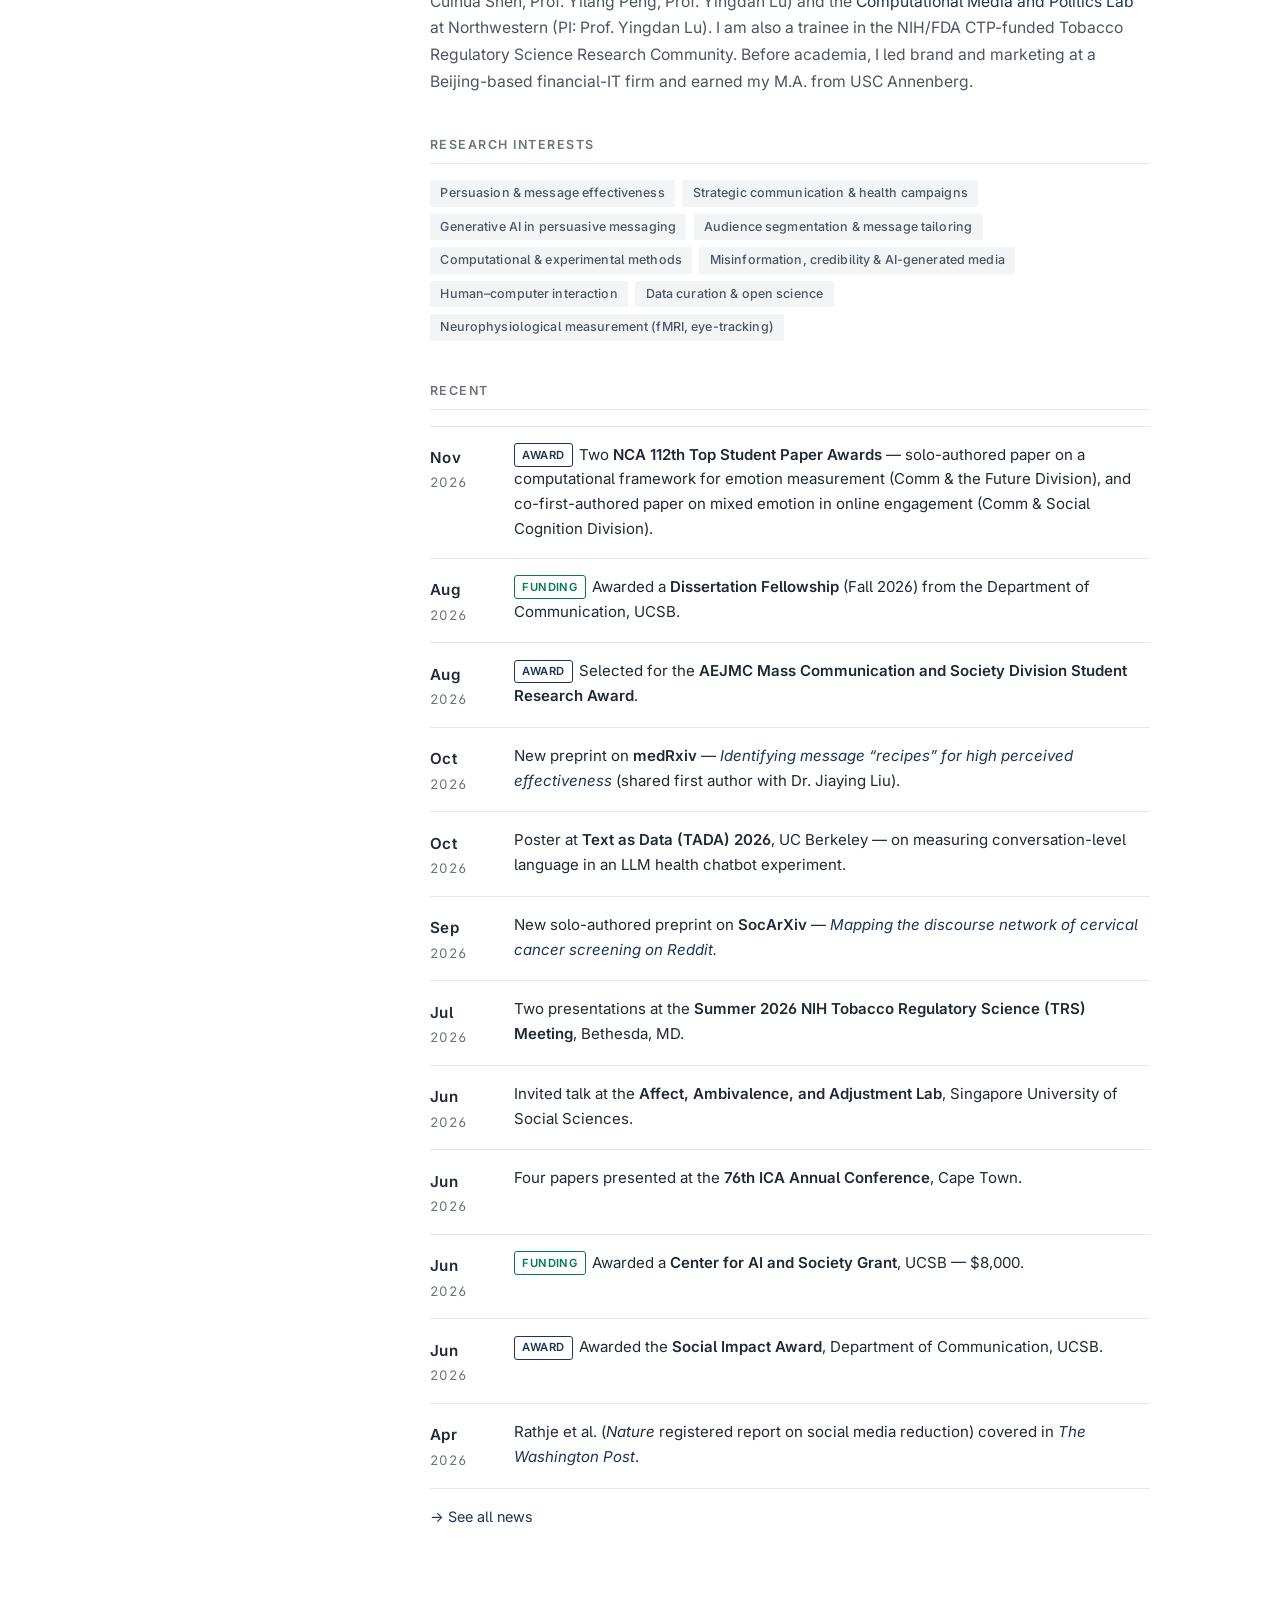
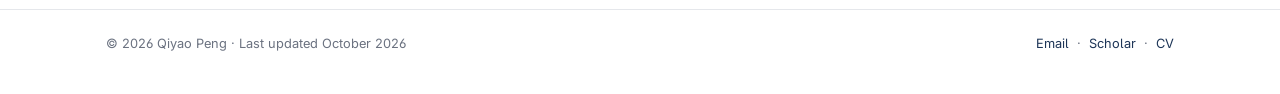
==== commit e63b9fe6: "Add files via upload" ====
--- a/index.html
+++ b/index.html
@@ -193,7 +193,7 @@
           <div class="when"><span class="yr">2026</span></div>
           <div class="what">
             <span class="title">Identifying the &ldquo;recipe&rdquo; of effective anti-vaping messages</span>
-            <span class="meta">Interpretable machine learning to identify the cognitive, social, and emotional profiles that drive effectiveness. With Dr. Jiaying Liu; manuscript targeted for <em>American Journal of Preventive Medicine</em>.</span>
+            <span class="meta">Interpretable machine learning to identify the cognitive, social, and emotional profiles that drive effectiveness. Shared first authorship with Dr. Jiaying Liu; <a href="https://doi.org/10.64898/2026.10.04.26364669" target="_blank" rel="noopener">preprint on <em>medRxiv</em></a>.</span>
           </div>
         </li>
         <li>
@@ -262,6 +262,12 @@
         <li>
           <div class="when"><span class="yr">Oct</span>2026</div>
           <div class="what">
+            <span class="title">New preprint on <strong>medRxiv</strong> — <a href="https://doi.org/10.64898/2026.10.04.26364669" target="_blank" rel="noopener"><em>Identifying message &ldquo;recipes&rdquo; for high perceived effectiveness</em></a> (shared first author with Dr. Jiaying Liu).</span>
+          </div>
+        </li>
+        <li>
+          <div class="when"><span class="yr">Oct</span>2026</div>
+          <div class="what">
             <span class="title">Poster at <strong>Text as Data (TADA) 2026</strong>, UC Berkeley — on measuring conversation-level language in an LLM health chatbot experiment.</span>
           </div>
         </li>
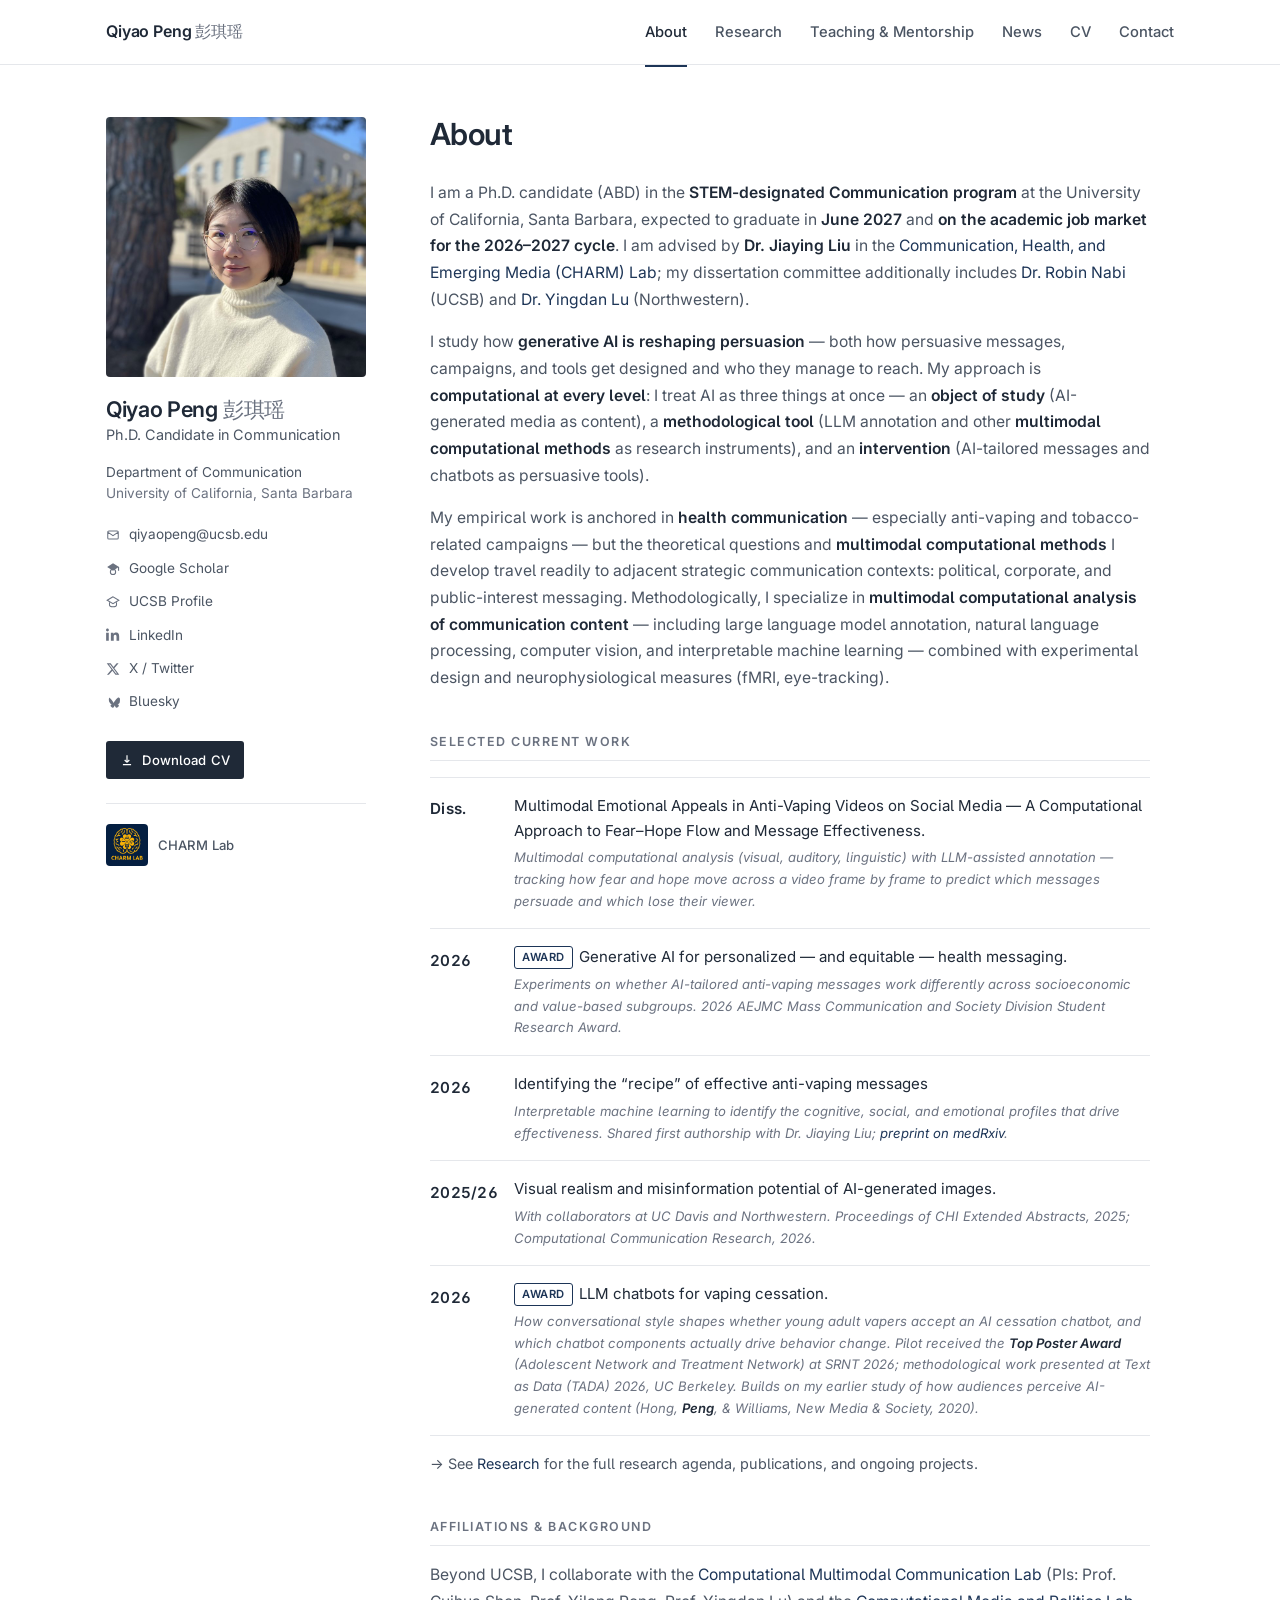
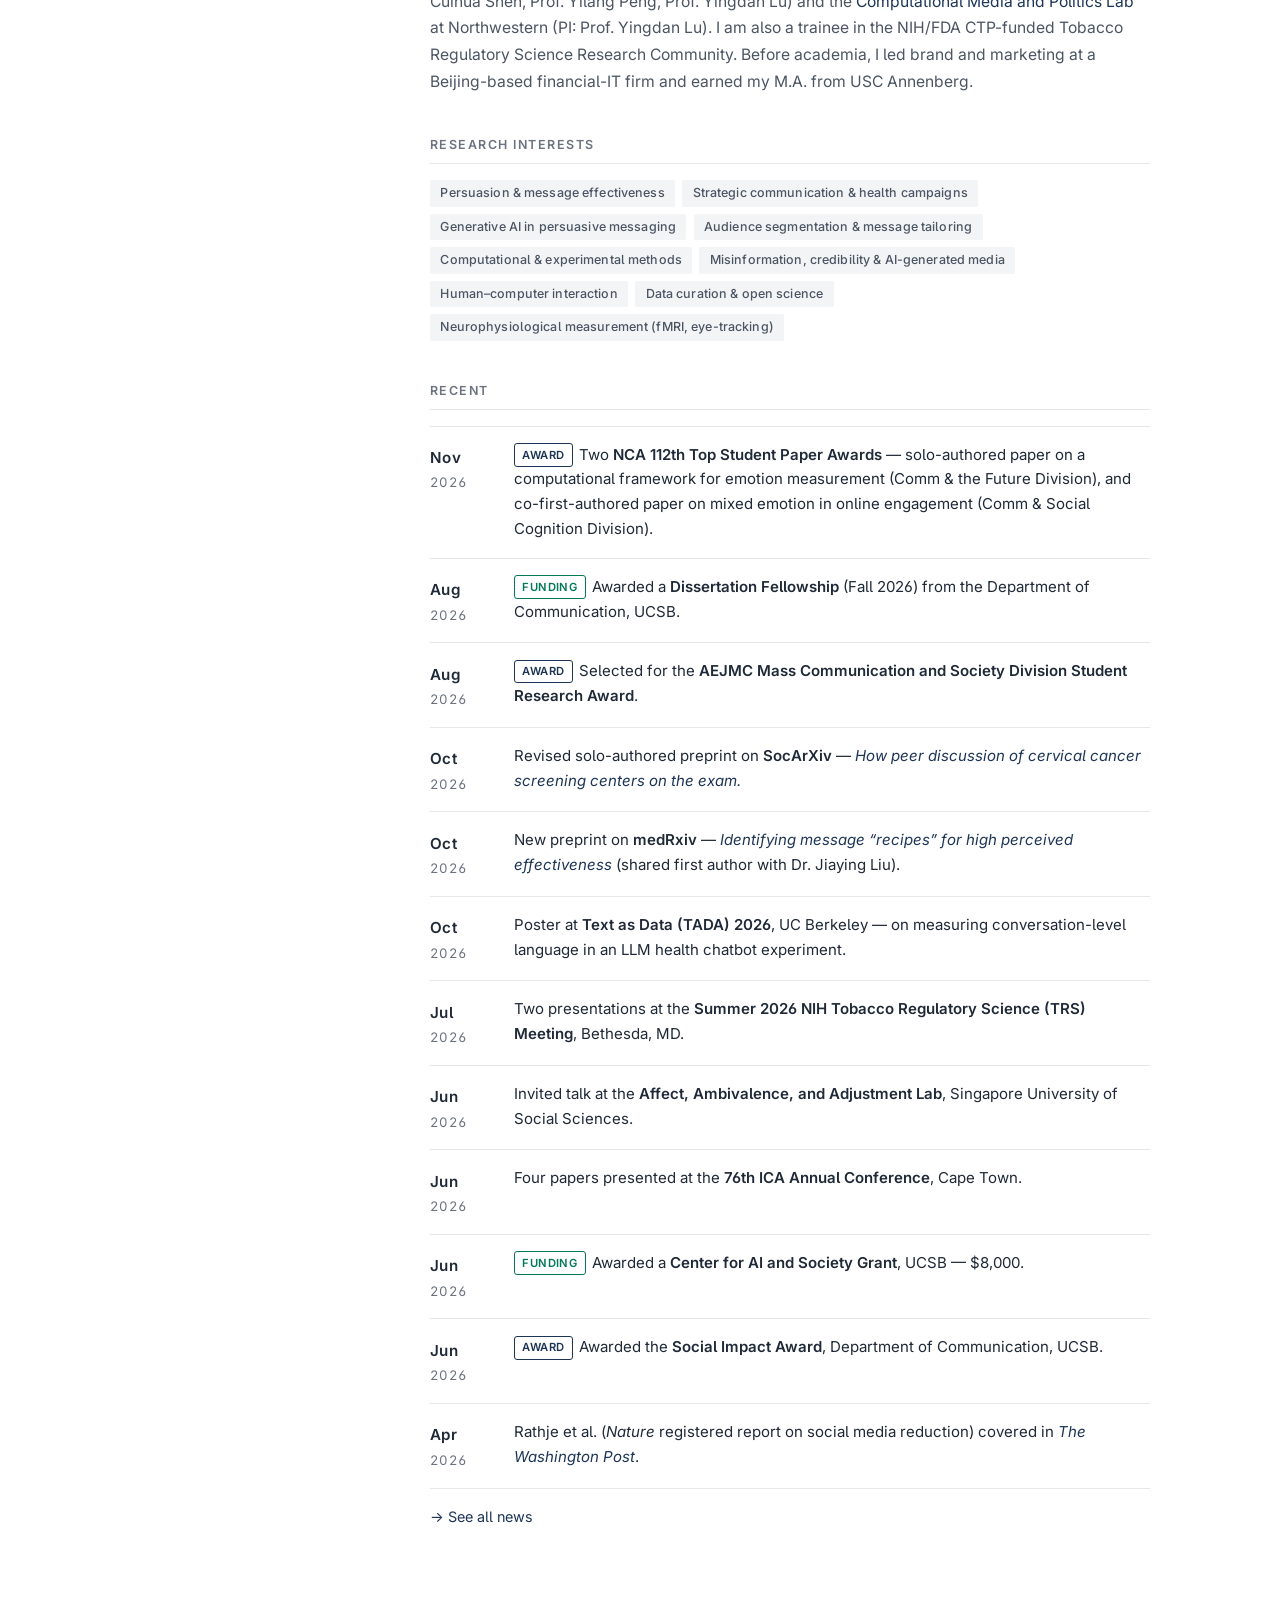
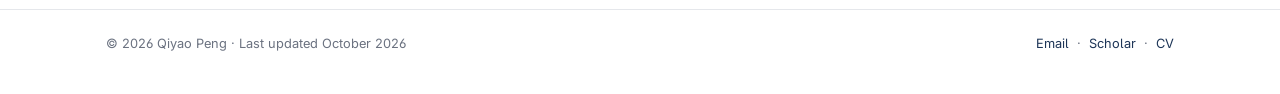
==== commit 8591316b: "Add files via upload" ====
--- a/index.html
+++ b/index.html
@@ -262,6 +262,12 @@
         <li>
           <div class="when"><span class="yr">Oct</span>2026</div>
           <div class="what">
+            <span class="title">Revised solo-authored preprint on <strong>SocArXiv</strong> — <a href="papers/cervical-cancer-screening-reddit.html"><em>How peer discussion of cervical cancer screening centers on the exam.</em></a></span>
+          </div>
+        </li>
+        <li>
+          <div class="when"><span class="yr">Oct</span>2026</div>
+          <div class="what">
             <span class="title">New preprint on <strong>medRxiv</strong> — <a href="https://doi.org/10.64898/2026.10.04.26364669" target="_blank" rel="noopener"><em>Identifying message &ldquo;recipes&rdquo; for high perceived effectiveness</em></a> (shared first author with Dr. Jiaying Liu).</span>
           </div>
         </li>
@@ -269,12 +275,6 @@
           <div class="when"><span class="yr">Oct</span>2026</div>
           <div class="what">
             <span class="title">Poster at <strong>Text as Data (TADA) 2026</strong>, UC Berkeley — on measuring conversation-level language in an LLM health chatbot experiment.</span>
-          </div>
-        </li>
-        <li>
-          <div class="when"><span class="yr">Sep</span>2026</div>
-          <div class="what">
-            <span class="title">New solo-authored preprint on <strong>SocArXiv</strong> — <a href="papers/cervical-cancer-screening-reddit.html"><em>Mapping the discourse network of cervical cancer screening on Reddit.</em></a></span>
           </div>
         </li>
         <li>
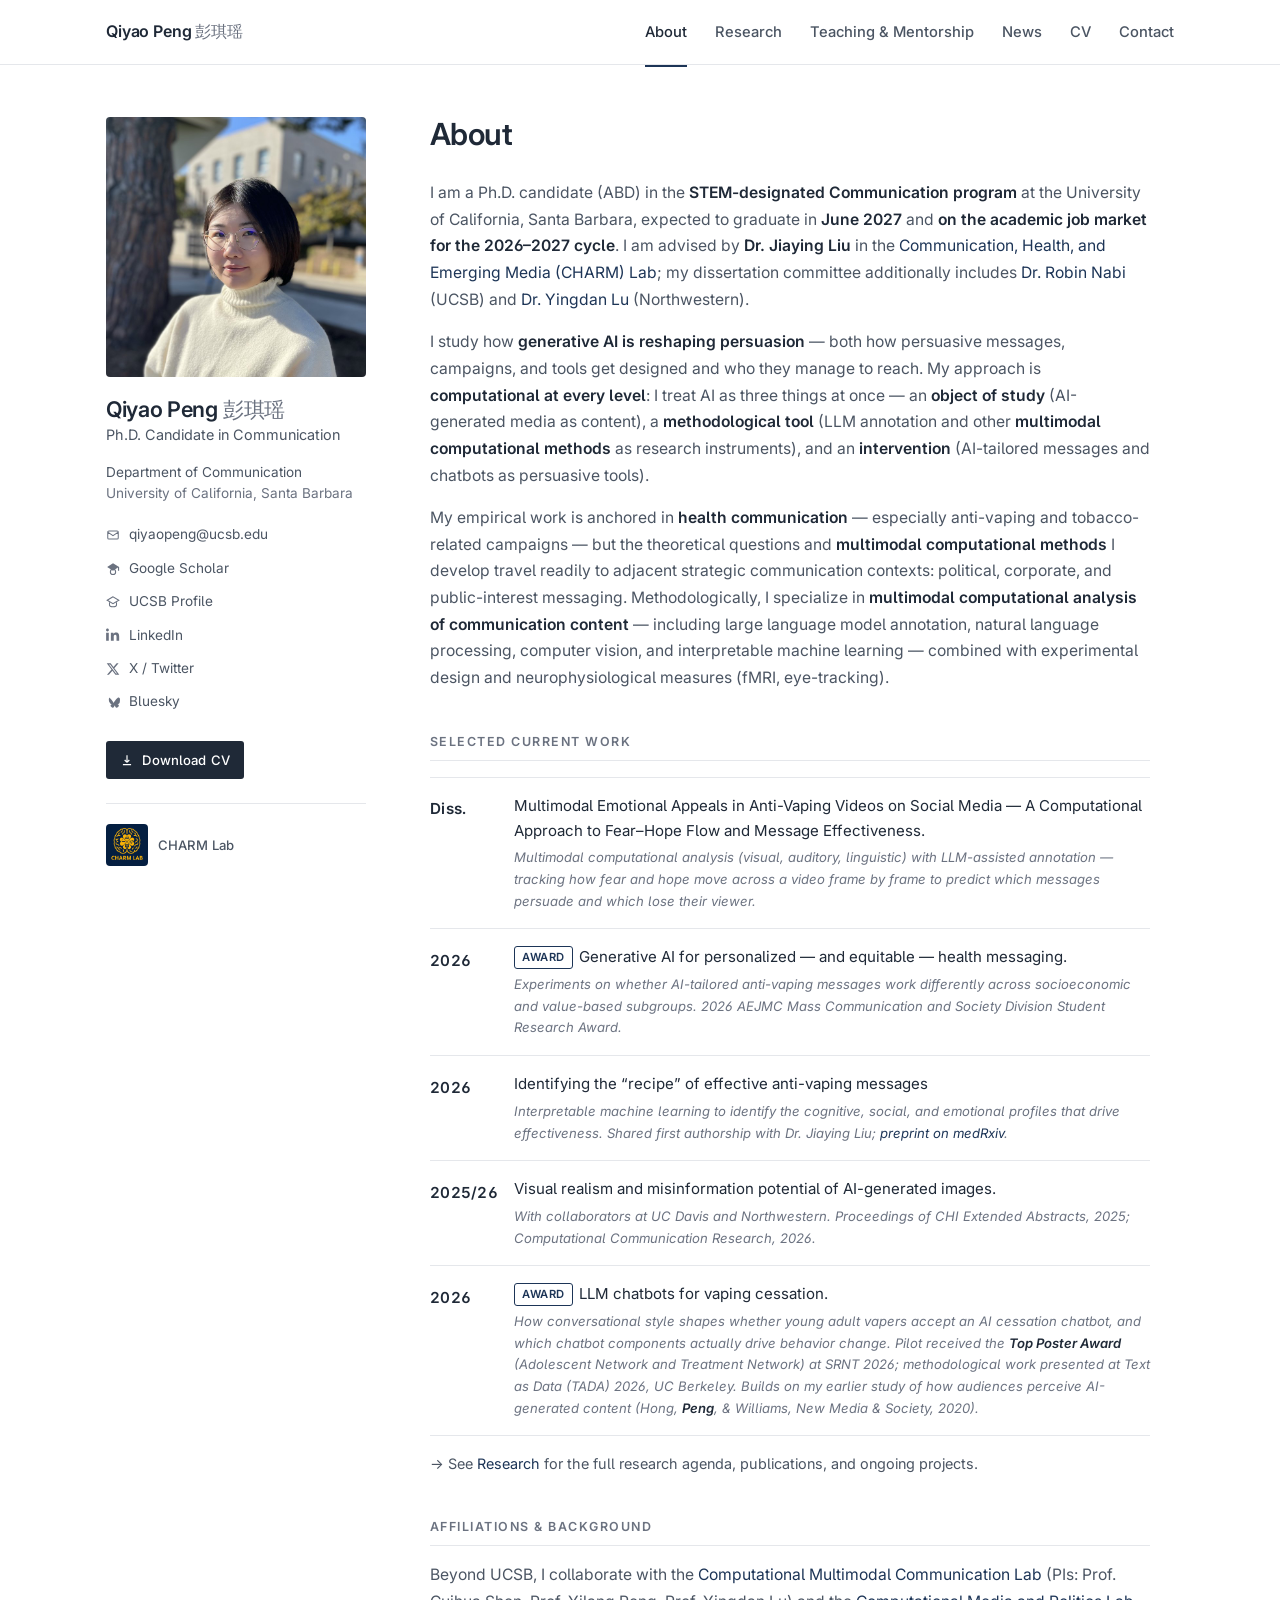
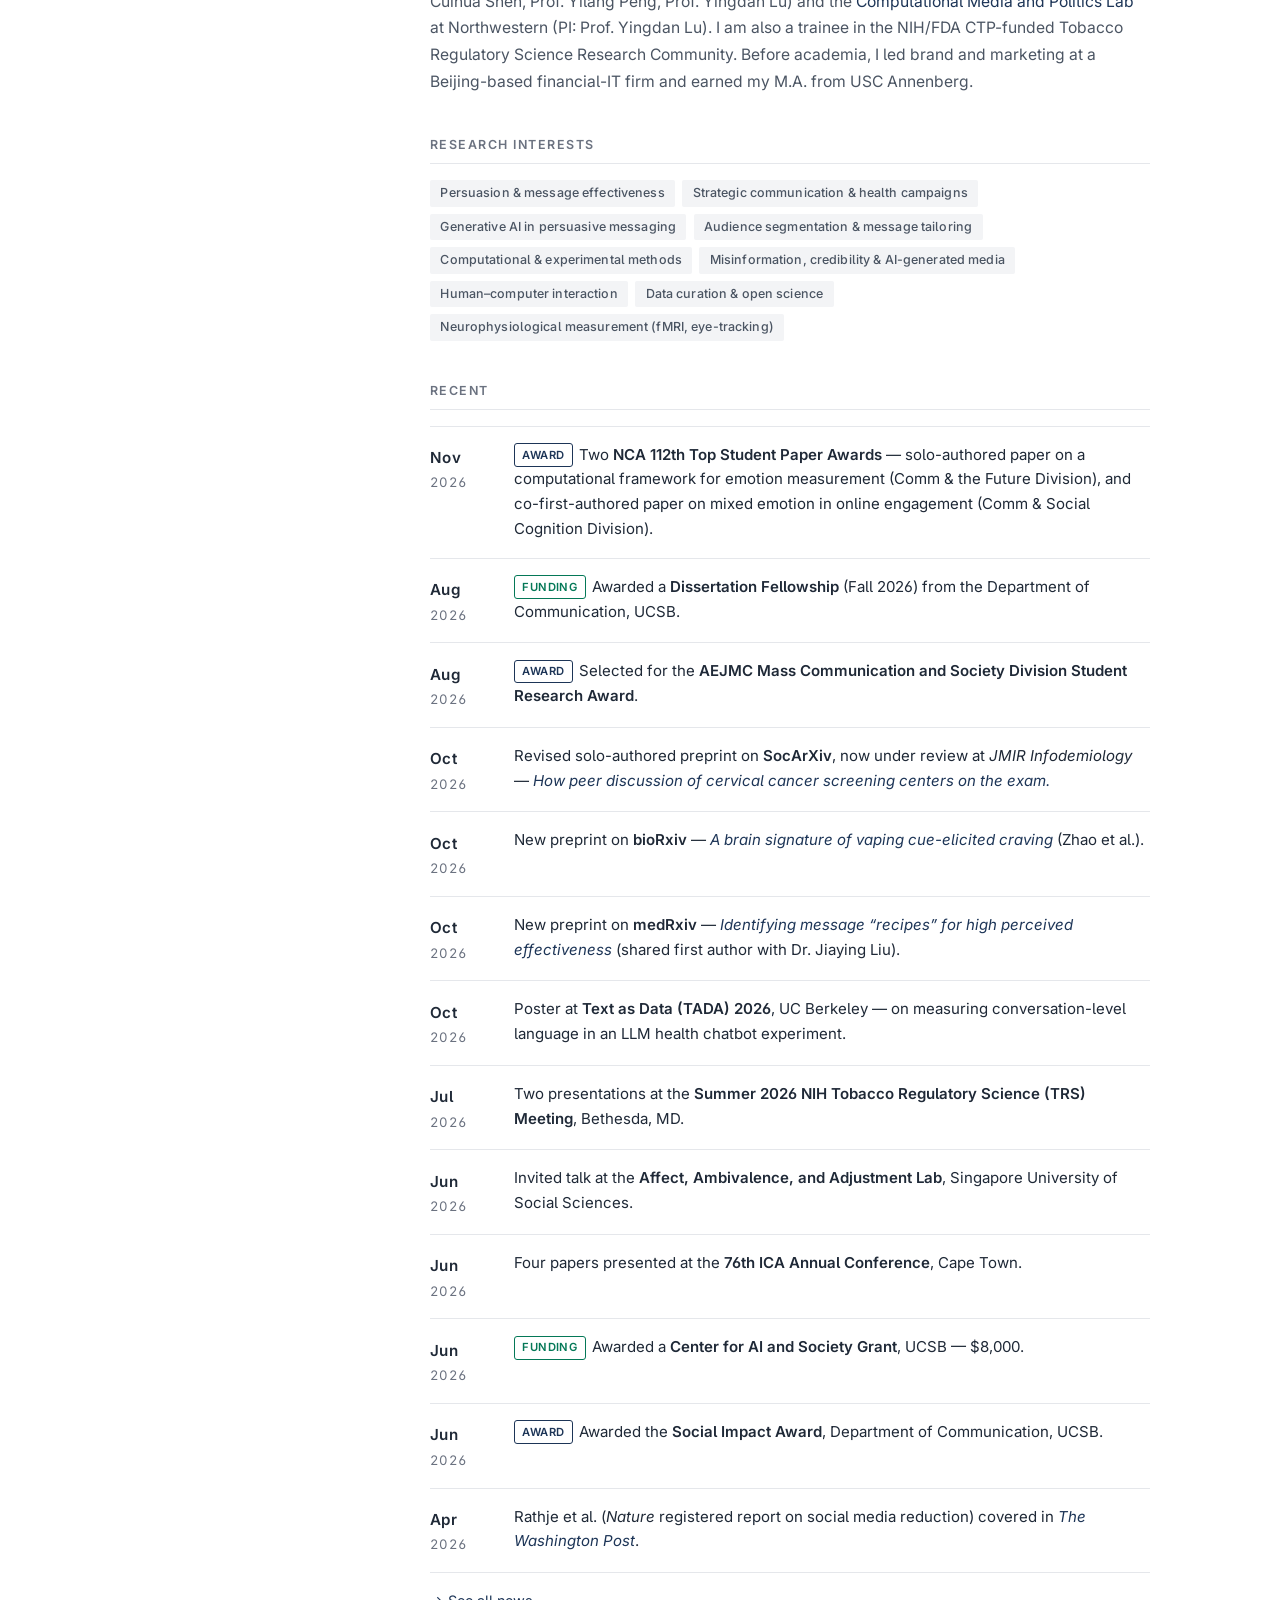
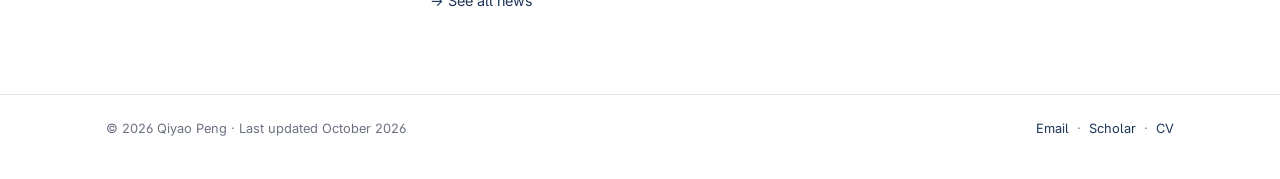
==== commit 77befefe: "Add files via upload" ====
--- a/index.html
+++ b/index.html
@@ -262,7 +262,13 @@
         <li>
           <div class="when"><span class="yr">Oct</span>2026</div>
           <div class="what">
-            <span class="title">Revised solo-authored preprint on <strong>SocArXiv</strong> — <a href="papers/cervical-cancer-screening-reddit.html"><em>How peer discussion of cervical cancer screening centers on the exam.</em></a></span>
+            <span class="title">Revised solo-authored preprint on <strong>SocArXiv</strong>, now under review at <em>JMIR Infodemiology</em> — <a href="papers/cervical-cancer-screening-reddit.html"><em>How peer discussion of cervical cancer screening centers on the exam.</em></a></span>
+          </div>
+        </li>
+        <li>
+          <div class="when"><span class="yr">Oct</span>2026</div>
+          <div class="what">
+            <span class="title">New preprint on <strong>bioRxiv</strong> — <a href="https://doi.org/10.64898/2026.10.15.759290" target="_blank" rel="noopener"><em>A brain signature of vaping cue-elicited craving</em></a> (Zhao et al.).</span>
           </div>
         </li>
         <li>
